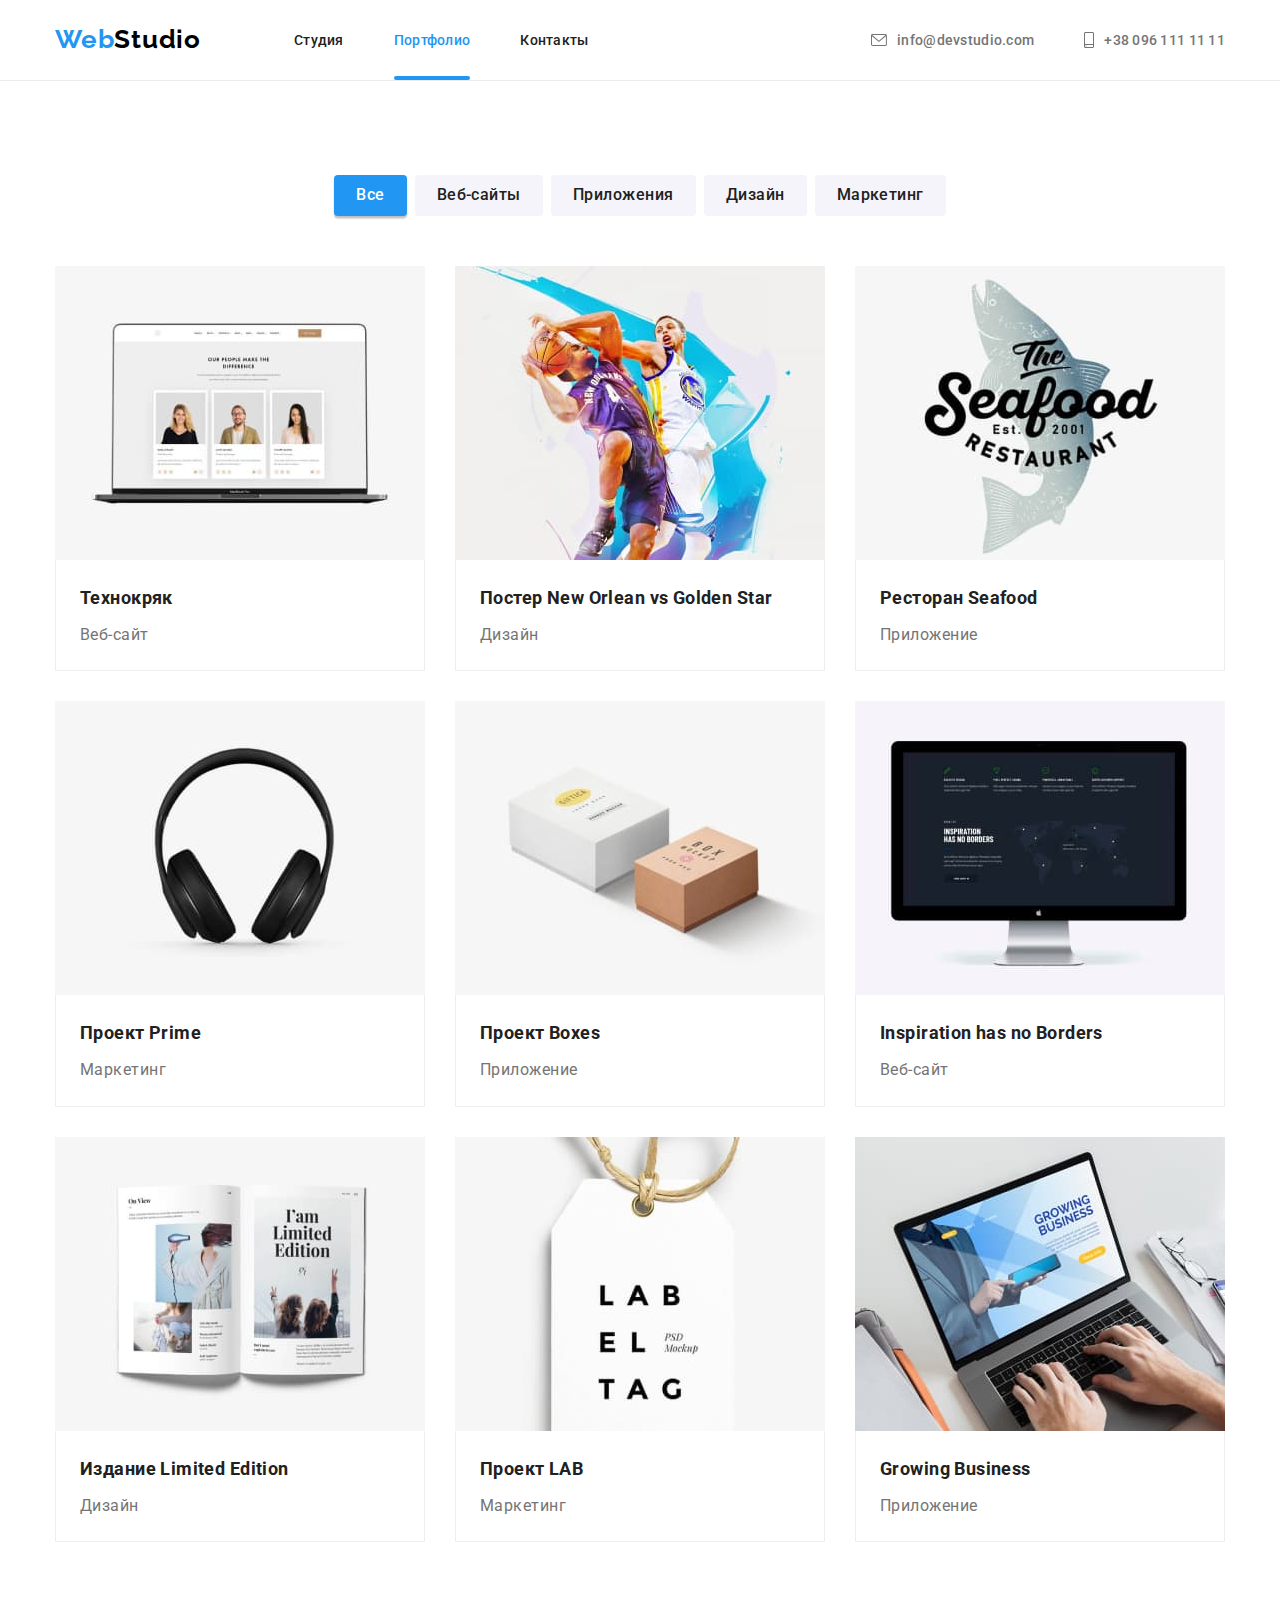
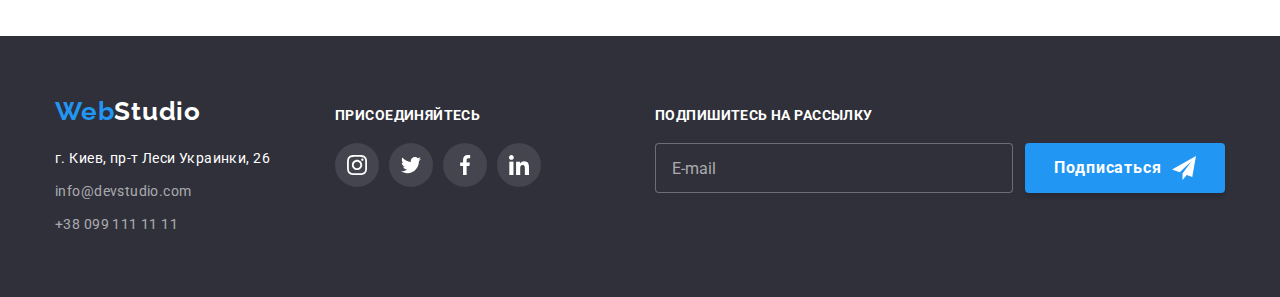
==== poftfolio.html @ 68d1105d "Initial commit" ====
<!DOCTYPE html>
<html lang="ru">
  <head>
    <meta charset="UTF-8" />
    <meta http-equiv="X-UA-Compatible" content="IE=edge" />
    <meta name="viewport" content="width=device-width, initial-scale=1.0" />
    <!-- font add-->
    <link rel="preconnect" href="https://fonts.googleapis.com" />
    <!-- оголошення майбутньго підключення-->
    <link rel="preconnect" href="https://fonts.gstatic.com" crossorigin />
    <link
      href="https://fonts.googleapis.com/css2?family=Raleway:wght@700&family=Roboto:wght@400;500;700;900&display=swap"
      rel="stylesheet"
    />
    <link rel="stylesheet" href="./css/modern-normalize.css" />
    <link rel="stylesheet" href="./css/styles.css" />

    <title>WebStudio-portfolio</title>
  </head>
  <body class="body">
    <header class="header">
      <div class="container header-flex-box">
        <nav class="header-nav-flex-box">
          <a href="./index.html" lang="en" class="logo"
            ><span class="logo-accent"> Web</span>Studio</a
          >
          <ul class="header-menu">
            <li class="item">
              <a href="./index.html" class="header-link">Студия</a>
            </li>
            <li class="item">
              <a href="./poftfolio.html" class="header-link current underline">Портфолио</a>
            </li>
            <li class="item">
              <a href="#" class="header-link">Контакты</a>
            </li>
          </ul>
        </nav>

        <div class="header-kontakt-box">
          <ul class="header-kontakt">
            <li class="item">
              <a href="mailto:info@devstudio.com" lang="en" class="header-contact-link">
                <svg class="header-contact-mail-logo">
                  <use href="./images/logo/icons.svg#icon-envelope"></use>
                </svg>
                info@devstudio.com
              </a>
            </li>
            <li class="item">
              <a href="tel:+380961111111" class="header-contact-link">
                <svg class="header-contact-smart-logo">
                  <use href="./images/logo/icons.svg#icon-smartphone"></use>
                </svg>
                +38 096 111 11 11
              </a>
            </li>
          </ul>
        </div>
      </div>
    </header>

    <main>
      <h1 class="visually-hidden">страница с портфолио</h1>
      <!--скрыть-->

      <section class="section">
        <!-- buttons-->
        <div class="container">
          <ul class="portfolio-select-box">
            <li class="flex-menu-item">
              <button type="button" class="portfolio-buttons active">Все</button>
            </li>
            <li class="flex-menu-item">
              <button type="button" class="portfolio-buttons">Веб-сайты</button>
            </li>
            <li class="flex-menu-item">
              <button type="button" class="portfolio-buttons">Приложения</button>
            </li>
            <li class="flex-menu-item">
              <button type="button" class="portfolio-buttons">Дизайн</button>
            </li>
            <li class="flex-menu-item">
              <button type="button" class="portfolio-buttons">Маркетинг</button>
            </li>
          </ul>

          <!-- project samples-->
          <div class="project-samples">
            <ul class="project-list-box">
              <li class="project-item">
                <a href="#" class="project-item-link">
                  <div class="project-over-contain">
                    <img src="./images/technokryak.jpg" alt="скрин сайта компании Технокряк" />

                    <div class="project-over-text">
                      <p>
                        Ресурс предлагает комплексные предложения с разным уровнем функционала и
                        сервисов. Все это позволит посетителю получить исчерпывающие сведения о
                        компании или частном лице.
                      </p>
                    </div>
                  </div>
                  <div class="project-list-border">
                    <h3 class="project-header">Технокряк</h3>
                    <p class="project-description">Веб-сайт</p>
                  </div>
                </a>
              </li>

              <li class="project-item">
                <a href="#" class="project-item-link">
                  <div class="project-over-contain">
                    <img
                      src="./images/imgbasketgame.jpg"
                      alt="момент противоборства игроков двух команд"
                    />
                    <div class="project-over-text">
                      <p>
                        В баскетбол играют две команды, каждая из которых состоит из пяти полевых
                        игроков (замены не ограничены). Цель каждой команды — забросить мяч в кольцо
                        с сеткой (корзину) соперника и помешать другой команде завладеть мячом и
                        забросить его в свою корзину. Корзина находится на высоте 3,05 м от паркета
                        (10 футов).
                      </p>
                    </div>
                  </div>
                  <div class="project-list-border">
                    <h3 class="project-header">Постер New Orlean vs Golden Star</h3>
                    <p class="project-description">Дизайн</p>
                  </div>
                </a>
              </li>

              <li class="project-item">
                <a href="#" class="project-item-link">
                  <div class="project-over-contain">
                    <img src="./images/imgseafood.jpg" alt="логотип ресторана морепродуктов" />
                    <div class="project-over-text">
                      <p>
                        Симптомы отравления могут начаться через 2–8 часов после употребления рыбы.
                        Спазмы в животе, тошнота и диарея продолжаются от 6 до 17 часов, после чего
                        могут развиться зуд, парестезии, головная боль, миалгия, извращение тепловой
                        и холодовой чувствительности, боль в области лица.
                      </p>
                    </div>
                  </div>
                  <div class="project-list-border">
                    <h3 class="project-header">Ресторан Seafood</h3>
                    <p class="project-description">Приложение</p>
                  </div>
                </a>
              </li>

              <li class="project-item">
                <a href="#" class="project-item-link">
                  <div class="project-over-contain">
                    <img src="./images/imgheadphones.jpg" alt="головные мониторы" />
                    <div class="project-over-text">
                      <p>
                        В наушниках часто возникает ощущение, что источник звука находится где-то
                        внутри головы.
                      </p>
                    </div>
                  </div>
                  <div class="project-list-border">
                    <h3 class="project-header">Проект Prime</h3>
                    <p class="project-description">Маркетинг</p>
                  </div>
                </a>
              </li>

              <li class="project-item">
                <a href="#" class="project-item-link">
                  <div class="project-over-contain">
                    <img src="./images/imgboxes.jpg" alt="крафтовые упаковки" />
                    <div class="project-over-text">
                      <p>только лучшие упаковки - скроют секреты и сохранят Ваши сокровища</p>
                    </div>
                  </div>
                  <div class="project-list-border">
                    <h3 class="project-header">Проект Boxes</h3>
                    <p class="project-description">Приложение</p>
                  </div>
                </a>
              </li>

              <li class="project-item">
                <a href="#" class="project-item-link">
                  <div class="project-over-contain">
                    <img
                      src="./images/imgworldwide.jpg"
                      alt="сайт компании с глобальной картой присутсвия"
                    />
                    <div class="project-over-text">
                      <p>
                        Мары́ — город на юге Туркмении, названный в честь древнего города Мерв, центр
                        Марыйского велаята. Второй по величине город современной Туркмении.
                      </p>
                    </div>
                  </div>
                  <div class="project-list-border">
                    <h3 class="project-header">Inspiration has no Borders</h3>
                    <p class="project-description">Веб-сайт</p>
                  </div>
                </a>
              </li>

              <li class="project-item">
                <a href="#" class="project-item-link">
                  <div class="project-over-contain">
                    <img src="./images/imgmagazin.jpg" alt="разворот журнала" />
                    <div class="project-over-text">
                      <p>
                        Хью Марстон Хефнер (англ. Hugh Marston Hefner; 9 апреля 1926, Чикаго — 27
                        сентября 2017, Лос-Анджелес) — американский издатель, основатель и
                        шеф-редактор журнала «Playboy», а также основатель компании «Playboy
                        Enterprises».
                      </p>
                    </div>
                  </div>
                  <div class="project-list-border">
                    <h3 class="project-header">Издание Limited Edition</h3>
                    <p class="project-description">Дизайн</p>
                  </div>
                </a>
              </li>

              <li class="project-item">
                <a href="#" class="project-item-link">
                  <div class="project-over-contain">
                    <img src="./images/imglabel.jpg" alt="стильная этикетка" />
                    <div class="project-over-text">
                      <p>
                        тикетка (от фр. etiquette; также ярлык) — графический или текстовый знак,
                        нанесённый в виде наклейки, бирки или талона на товар, экспонат
                      </p>
                    </div>
                  </div>
                  <div class="project-list-border">
                    <h3 class="project-header">Проект LAB</h3>
                    <p class="project-description">Маркетинг</p>
                  </div>
                </a>
              </li>

              <li class="project-item">
                <a href="#" class="project-item-link">
                  <div class="project-over-contain">
                    <img src="./images/imgsitescreen.jpg" alt="скрин заглавной страници сайта" />
                    <div class="project-over-text">
                      <p>
                        «Пароль „Рыба-меч“» (англ. «Swordfish») — американский триллер 2001 года.
                        Режиссёр — Доминик Сена. В главных ролях — Хью Джекман, Джон Траволта, Хэлли
                        Берри и Дон Чидл.
                      </p>
                    </div>
                  </div>
                  <div class="project-list-border">
                    <h3 class="project-header">Growing Business</h3>
                    <p class="project-description">Приложение</p>
                  </div>
                </a>
              </li>
            </ul>
          </div>
        </div>
      </section>
    </main>

    <footer class="footer">
      <div class="container">
        <div class="footer-flex">
          <div class="adress-block">
            <a href="./index.html" lang="en" class="footer-logo logo"
              ><span class="logo-accent"> Web</span>Studio</a
            >
            <address>
              <ul class="footer-list">
                <li class="item">
                  <a
                    href="https://goo.gl/maps/paLrzJ1DZaffjFaJ6"
                    target="_blank"
                    rel="noopener noreferrer"
                    class="footer-adress"
                  >
                    г. Киев, пр-т Леси Украинки, 26
                  </a>
                </li>
                <li class="item">
                  <a href="mailto:info@devstudio.com" lang="en" class="footer-contact"
                    >info@devstudio.com</a
                  >
                </li>
                <li class="item">
                  <a href="tel:+380991111111" class="footer-contact">+38 099 111 11 11</a>
                </li>
              </ul>
            </address>
          </div>
          <div class="footer-socials">
            <p>присоединяйтесь</p>
            <div>
              <ul class="footer-social-links-block">
                <li>
                  <a href="#">
                    <svg>
                      <use href="./images/logo/icons.svg#icon-soc-instagram"></use>
                    </svg>
                  </a>
                </li>
                <li>
                  <a href="#">
                    <svg>
                      <use href="./images/logo/icons.svg#icon-soc-twitter"></use>
                    </svg>
                  </a>
                </li>
                <li>
                  <a href="#">
                    <svg>
                      <use href="./images/logo/icons.svg#icon-soc-facebook"></use>
                    </svg>
                  </a>
                </li>
                <li>
                  <a href="#">
                    <svg>
                      <use href="./images/logo/icons.svg#icon-soc-linkedin"></use>
                    </svg>
                  </a>
                </li>
              </ul>
            </div>
          </div>
          <div class="footer-subscribe">
            <p>Подпишитесь на рассылку</p>

            <form class="footer-subscribe-form">
              <label for="subscibe-email"></label>
              <input
                type="email"
                name="subscibe-email"
                id="subscibe-email"
                class="subscribe-email-box"
                placeholder="E-mail"
              />
              <button type="submit" class="subs button">
                Подписаться
                <svg class="subs-button-icon">
                  <use href="./images/logo/icons.svg#icon-subscribe-icon"></use>
                </svg>
              </button>
            </form>
          </div>
        </div>
      </div>
    </footer>
  </body>
</html>
---- css/styles.css ----
:root {
  --accent-color: #2196f3;
  --hover-accent-color: #188ce8;
  --header-contact-color: #757575;
  --header-link-color: #212121;
  --plain-text: #757575;
  --header-color: #212121;
  --background-white: #ffffff;
  --contrast-background: #2f303a;
  --body-accent-background: #f5f4fa;
  --footer-contact-color: rgba(255, 255, 255, 0.6);
  --dark-color-for-light-theme-logo: #000000;
  --light-color-for-dark-theme-logo: #ffffff;
  --project-list-border: #eeeeee;
  --header-border: #ececec;
  --social-madia-logo-color: #afb1b8;
  --heroe-background: #c4c4c4;
  --heroe-overlay: rgba(47, 48, 58, 0.4);
  --project-overlay: rgba(33, 150, 243, 0.9);
  --modal-over-color: rgba(0, 0, 0, 0.2);
  --footer-social-background: rgba(255, 255, 255, 0.1);
  --footer-modal-border-color: rgba(255, 255, 255, 0.3);
  --about-gradient-color: rgba(47, 48, 58, 0.8);
  --time-func: cubic-bezier(0.4, 0, 0.2, 1);
  --form-input-border: rgba(33, 33, 33, 0.2);
  --placeholder-text-color: rgba(117, 117, 117, 0.5);
  --button-shadow-color: rgba(0, 0, 0, 0.15);
}

/* Стили для обнуления верхних отступов у элементов */
h1,
h2,
h3,
p,
ul,
li {
  list-style: none;
  padding: 0px;
  margin: 0px;
}

/* Класс для обнуления базовых свойств у списков (ul) */
/* .list { */
/* list-style: none; */
/* padding-left: 0; */
/* margin: 0; */
/* } */

/* Класс для обнуления базовых свойств у ссылок */
a {
  text-decoration: none;
  color: inherit;
}

/* Свойства для корректного отображения картинок */
img,
svg {
  display: block;
  max-width: 100%;
  height: auto;
}

/* input, */
/* textarea { */
/* outline: none; */
/* } */

/* Свойства для обнуления курсива у address */

/* address { */
/* font-style: normal; */
/* }  */

*:focus-visible {
  outline: 1px solid var(--hover-accent-color);
}

.visually-hidden {
  position: absolute;
  width: 1px;
  height: 1px;
  margin: -1px;
  border: 0;
  padding: 0;
  white-space: nowrap;
  clip-path: inset(100%);
  clip: rect(0 0 0 0);
  overflow: hidden;
}

.body {
  font-family: 'Roboto', 'Arial', sans-serif;
  background-color: var(--background-white);
  color: var(--plain-text);
  font-size: 14px;
  letter-spacing: 0.03em;
}

.container {
  width: 1200px;
  padding-left: 15px;
  padding-right: 15px;
  margin-left: auto;
  margin-right: auto;
}

.section {
  padding-top: 94px;
  padding-bottom: 94px;
  text-align: center;
}

.header-flex-box {
  display: flex;
  align-items: center;
}

.header-nav-flex-box {
  display: flex;
  align-items: center;
}

.header-menu {
  display: flex;
  margin-left: 93px;
}

.header-menu .item + .item {
  margin-left: 50px;
}

.header-kontakt-box {
  margin-left: auto;
}

.header-kontakt {
  display: flex;
  color: var(--header-contact-color);
  align-items: center;
}

.header-kontakt > .item:nth-child(2) {
  margin-left: 50px;
}

.header-contact-smart-logo {
  width: 10px;
  height: 16px;
  margin-right: 10px;
  fill: currentColor;
}
.header-contact-mail-logo {
  width: 16px;
  height: 12px;
  margin-right: 10px;
  fill: currentColor;
}

.logo-accent {
  color: var(--accent-color);
}

.header {
  background-color: var(--background-white);
  text-decoration: none;
  font-weight: 500;
  line-height: 1.15;
  letter-spacing: 0.02em;
  border-bottom: 1px solid var(--header-border);
}

.header-link {
  display: block; /* превращает в блочный элемент*/
  color: var(--header-link-color);
  text-decoration: none;
  padding-top: 32px; /* применение именно для линка увеличивает рабочую зону ссілки*/
  padding-bottom: 32px;
  transition: color 250ms var(--time-func);
}

.logo {
  text-decoration: none;
  font-family: 'Raleway', 'Arial', sans-serif;
  font-weight: 700;
  font-size: 26px;
  line-height: 1.2;
  letter-spacing: 0.03em;
  color: var(--dark-color-for-light-theme-logo);
}

.header-contact-link {
  display: flex;
  align-items: center;
  color: var(--header-contact-color);
  text-decoration: none;
  padding-top: 32px;
  /* применение именно для линка увеличивает рабочую зону ссілки*/
  padding-bottom: 32px;
  transition: color 250ms var(--time-func);
}

.header-contact-link:hover,
.header-contact-link:focus,
.header-contact-link:active {
  color: var(--accent-color);
}

.header-link:hover,
.header-link:focus,
.header-link:active,
.current {
  color: var(--accent-color);
}

.current.underline {
  position: relative;
}

.underline::after {
  content: '';
  position: absolute;
  display: block;
  width: 100%;
  height: 4px;
  border-radius: 2px;
  background-color: var(--accent-color);
  bottom: 0px;
}

.heroe {
  position: relative;
  padding-top: 200px;
  padding-bottom: 200px;
  background-color: var(--heroe-background);
  box-shadow: 0px 4px 4px rgba(0, 0, 0, 0.25);
}

.heroe-background {
  max-width: 1600px;
  height: 600px;
  margin-left: auto;
  margin-right: auto;
  background-image: linear-gradient(to right, var(--heroe-overlay), var(--heroe-overlay)),
    url(../images/main-page/hero-background.jpg);
  background-repeat: no-repeat;
  background-position: center;
  background-size: cover;
}

.heroe-header {
  width: 700px;
  margin-left: auto;
  margin-right: auto;
  color: var(--light-color-for-dark-theme-logo);
  font-weight: 900;
  font-size: 44px;
  line-height: 1.3;
  text-transform: uppercase;
  letter-spacing: 0.06em;
}

.button {
  min-width: 200px;
  min-height: 50px;
  text-align: center;
  color: var(--light-color-for-dark-theme-logo);
  background-color: var(--accent-color);
  border: 1px solid transparent;
  cursor: pointer;
  /* padding-top: 10px;
  padding-bottom: 10px; */
  border-radius: 4px;
  font-weight: 700;
  font-size: 16px;
  line-height: 1.88;
  letter-spacing: 0.06em;
  box-shadow: 0px 4px 4px var(--button-shadow-color);
  transition: box-shadow 250ms var(--time-func), background-color 250ms var(--time-func);
}

.order.button {
  margin-top: 30px;
}
/* .oredr */
.button:hover,
.button:focus {
  background-color: var(--hover-accent-color);
  box-shadow: 0px 4px 4px var(--button-shadow-color);
}

.modal-close-button {
  position: absolute;
  top: 8px;
  right: 8px;

  padding: 0;
  display: flex;
  /* margin: 8px; */
  width: 30px;
  height: 30px;
  border: 1px solid rgba(0, 0, 0, 0.1);
  border-radius: 50%;
  background-color: var(--background-white);
  color: var(--dark-color-for-light-theme-logo);
  align-items: center;
  justify-content: center;
  transition: color 250ms var(--time-func);
}

.modal-close-button-icon {
  display: block;
  width: 11px;
  height: 11px;
  fill: currentColor;
}

.modal-close-button:hover,
.modal-close-button:focus {
  color: var(--hover-accent-color);
}

.modal-overlay.is-hidden {
  opacity: 0;
  pointer-events: none;
  visibility: hidden;
}

.advantages-flex {
  display: flex;
  text-align: left;
}

.advantages-flex > .item {
  width: 270px;
}

.advantages-flex .adv-item + .adv-item {
  margin-left: 30px;
}

.adv-item svg {
  width: 70px;
  height: 70px;
}

.adv-icon-block {
  display: flex;
  align-items: center;
  justify-content: center;
  height: 120px;
  border-radius: 4px;
  background-color: var(--body-accent-background);
}

.advantages-list-header {
  margin-top: 30px;
  font-size: 14px;
  line-height: 1.15;
  margin-bottom: 10px;
  text-transform: uppercase;
  color: var(--header-color);
}
.advantages-text {
  line-height: 1.7;
}

.about {
  padding-top: 0px;
}

.about-box {
  display: flex;
  justify-content: space-between;
}

.about-pic {
  position: relative;
}

.about-pic-discript {
  display: flex;
  align-items: center;
  justify-content: center;
  position: absolute;
  bottom: 0;
  width: 100%;
  height: 70px;
  background-image: linear-gradient(
    to right,
    var(--about-gradient-color),
    var(--about-gradient-color)
  );
}

.about-pic-discript p {
  text-align: center;
  text-transform: uppercase;
  font-weight: 700;
  color: var(--light-color-for-dark-theme-logo);
}

.section-title {
  font-size: 36px;
  line-height: 1.2;

  color: var(--header-color);
  margin-bottom: 50px;
}

.team {
  background-color: var(--body-accent-background);
}

.team-member-header {
  font-weight: 500;
  font-size: 16px;
  line-height: 1.2;
  padding-top: 30px;
  color: var(--header-color);
}

.team-member-text {
  font-weight: 400;
  font-size: 16px;
  line-height: 1.2;
  margin-top: 10px;
}

.team-member {
  background-color: var(--background-white);
  box-shadow: 0px 1px 3px rgba(0, 0, 0, 0.12), 0px 1px 1px rgba(0, 0, 0, 0.14),
    0px 2px 1px rgba(0, 0, 0, 0.2);
  padding-bottom: 30px;
}

.team-box {
  display: flex;
  justify-content: space-between;
}

.social-box {
  display: inline-flex;
  color: var(--social-madia-logo-color);
  margin-left: auto;
  margin-right: auto;
}

.social-box a {
  display: flex;
  justify-content: center;
  align-items: center;
  fill: currentColor;
  border-radius: 50px;
  height: 44px;
  width: 44px;
  transition: color 250ms var(--time-func), background-color 250ms var(--time-func);
}

.social-box svg {
  width: 20px;
  height: 20px;
}

.social-box a:hover,
.social-box a:focus {
  background-color: var(--accent-color);
  color: var(--background-white);
  outline: none;
}

.team-member-socials {
  margin-top: 16px;
}

.team-member-socials li + li {
  margin-left: 10px;
}

.clients {
  background-color: var(--background-white);
}

.clients-flex {
  display: flex;
  justify-content: center;
  color: var(--social-madia-logo-color);
}

.client-list-item {
  display: flex;
  width: 170px;
  height: 92px;
  padding: 16px 32px;
  border: 1px solid var(--social-madia-logo-color);
  border-radius: 4px;
  transition: color 250ms var(--time-func), border-color 250ms var(--time-func);
}

.client-list-item svg {
  max-width: 100%;
  max-height: 100%;
  fill: currentColor;
}

.clients-flex li + li {
  margin-left: 30px;
}

.client-list-item:hover,
.client-list-item:focus {
  color: var(--accent-color);
  border-color: var(--accent-color);
  outline: none;
}

/* footer */

.footer {
  background-color: var(--contrast-background);
  padding-top: 60px;
  padding-bottom: 60px;
}

.footer-logo {
  color: var(--light-color-for-dark-theme-logo);
  text-decoration: none;
}

.footer-flex {
  display: flex;
  align-items: baseline;
}

.adress-block {
  width: 230px;
}

.footer-socials {
  margin-left: 50px;
}

.footer-socials > p {
  font-weight: 700;
  text-transform: uppercase;
  color: var(--light-color-for-dark-theme-logo);
}

.footer-social-links-block {
  display: flex;
  margin-top: 20px;
}

.footer-social-links-block a {
  display: flex;
  align-items: center;
  justify-content: center;
  width: 44px;
  height: 44px;
  border-radius: 50%;
  background-color: var(--footer-social-background);
  color: var(--light-color-for-dark-theme-logo);
  transition: background-color 250ms var(--time-func);
}

.footer-social-links-block li + li {
  margin-left: 10px;
}

.footer-social-links-block svg {
  width: 20px;
  height: 20px;
  fill: currentcolor;
}

.footer-social-links-block a:hover,
.footer-social-links-block a:focus {
  background-color: var(--accent-color);
  outline: none;
}

.footer-contact {
  font-style: normal;
  text-decoration: none;
  line-height: 1.7;
  color: var(--footer-contact-color);
  transition: color 250ms var(--time-func);
}

.footer-contact:hover,
.footer-contact:focus,
.footer-contact:active {
  color: var(--accent-color);
}

.footer-adress {
  font-style: normal;
  text-decoration: none;
  line-height: 1.7;
  color: var(--light-color-for-dark-theme-logo);
}

.footer-list .item + .item {
  margin-top: 9px;
}

.footer address {
  margin-top: 20px;
}

.footer-subscribe-form {
  margin-top: 20px;
  display: inline-flex;
}

.subscribe-email-box {
  height: 50px;
  width: 358px;
  padding: 15px 16px;
  border: 1px solid var(--footer-modal-border-color);
  border-radius: 4px;
  background-color: var(--contrast-background);
  color: var(--light-color-for-dark-theme-logo);
  font-size: 16px;
  line-height: 1.25;
  transition: border 250ms var(--time-func);
}

.subscribe-email-box::placeholder {
  color: var(--footer-contact-color);
}

.subscribe-email-box:hover,
.subscribe-email-box:focus {
  border: 1px solid var(--light-color-for-dark-theme-logo);
}

.footer-subscribe {
  margin-left: auto;
}

.footer-subscribe > p {
  font-weight: 700;
  text-transform: uppercase;
  color: var(--light-color-for-dark-theme-logo);
}

.subs.button {
  margin-left: 12px;
  display: flex;
  align-items: center;
  justify-content: center;
}

.subs-button-icon {
  height: 24px;
  width: 24px;
  fill: currentColor;
  margin-left: 10px;
}

/* protfolio page */

.portfolio-select-box {
  display: flex;
  justify-content: center;
}

.footer-social-links-block {
  display: flex;
}

.portfolio {
  padding-top: 94px;
  padding-bottom: 6px;
}

.portfolio-buttons {
  font-family: 'Roboto', 'Arial', sans-serif;
  background-color: var(--body-accent-background);
  cursor: pointer;
  border: none;
  padding: 6px 22px 6px 22px;
  border-width: 2px;
  border-radius: 4px;
  font-weight: 500;
  font-size: 16px;
  line-height: 1.8;
  letter-spacing: 0.03em;
  color: var(--header-color);

  transition: color 250ms var(--time-func), background-color 250ms var(--time-func),
    box-shadow 250ms var(--time-func);
}

.portfolio-buttons.active {
  background-color: var(--accent-color);
  color: var(--light-color-for-dark-theme-logo);
  box-shadow: 0px 3px 1px rgba(0, 0, 0, 0.1), 0px 1px 2px rgba(0, 0, 0, 0.08),
    0px 2px 2px rgba(0, 0, 0, 0.12);
  border-radius: 4px;
}

.portfolio-buttons:hover,
.portfolio-buttons:focus {
  background-color: var(--accent-color);
  color: var(--light-color-for-dark-theme-logo);
  box-shadow: 0px 3px 1px rgba(0, 0, 0, 0.1), 0px 1px 2px rgba(0, 0, 0, 0.08),
    0px 2px 2px rgba(0, 0, 0, 0.12);
}

.flex-menu-item:not(:last-child) {
  margin-right: 8px;
}

.project-samples {
  margin-top: 50px;
}

.project-list-box {
  display: flex;
  flex-wrap: wrap;
}

.project-item {
  /* display: block; */
  margin-right: 30px;
  margin-bottom: 30px;
  text-align: left;
}

.project-item-link {
  display: block;
  transition: box-shadow 250ms var(--time-func);
}

.project-item-link:hover,
.project-item-link:focus {
  box-shadow: 0px 1px 1px rgba(0, 0, 0, 0.12), 0px 4px 4px rgba(0, 0, 0, 0.06),
    1px 4px 6px rgba(0, 0, 0, 0.16);
  cursor: pointer;
}

.project-item-link:hover .project-over-text {
  transform: translatey(0);
}

.project-item:nth-child(3n) {
  margin-right: 0px;
}

.project-item:nth-last-child(-n + 3) {
  margin-bottom: 0px;
}

.project-description {
  margin-top: 4px;
  font-size: 16px;
  line-height: 1.9;
  letter-spacing: 0.03em;
}

.project-over-contain {
  position: relative;
  overflow: hidden;
  display: block;
}

.project-over-text {
  position: absolute;
  top: 0;
  width: 100%;
  height: 100%;
  transform: translatey(101%);
  padding: 63px 24px;
  font-size: 18px;
  line-height: 1.56;
  color: var(--light-color-for-dark-theme-logo);
  background-color: var(--project-overlay);
  overflow: hidden;
  transition: transform 250ms var(--time-func), opacity 250ms var(--time-func);
}

.project-header {
  font-size: 18px;
  line-height: 2;
  color: var(--header-color);
}

.project-list-border {
  padding: 20px 24px 20px 24px;
  border-left: 1px solid var(--project-list-border);
  border-right: 1px solid var(--project-list-border);
  border-bottom: 1px solid var(--project-list-border);
}

/* Modal FORM */

.modal-overlay {
  position: fixed;
  top: 0;
  left: 0;
  width: 100%;
  height: 100%;
  opacity: 1;
  background-color: var(--modal-over-color);
  transition: opacity 250ms var(--time-func), visibility 250ms var(--time-func);
}

.modal-box {
  position: fixed;
  /* display: flex; */
  left: 50%;
  top: 50%;
  opacity: 1;
  transform: translate(-50%, -50%);
  width: 528px;
  max-height: 581px;
  height: 100%;
  padding: 40px;
  background-color: var(--background-white);
  transition: opacity 250ms var(--time-func), visibility 250ms var(--time-func);

  box-shadow: 0px 1px 3px rgba(0, 0, 0, 0.12), 0px 1px 1px rgba(0, 0, 0, 0.14),
    0px 2px 1px rgba(0, 0, 0, 0.2);
  border-radius: 4px;
}

.contact-request-form {
  text-align: center;
}

.contact-request-form > div:nth-last-child(3) {
  margin-bottom: 20px;
}

.modal-box h3 {
  font-weight: 700;
  font-size: 20px;
  line-height: 1.15;

  letter-spacing: 0.03em;
  color: var(--header-link-color);
  margin-bottom: 12px;
}

.form-input-title {
  display: block;
  font-size: 12px;
  line-height: 1.12;
  letter-spacing: 0.01em;
  color: var(--header-contact-color);
  margin-bottom: 4px;
}

.form-input-cell {
  display: block;
  width: 100%;
  height: 40px;
  border: 1px solid var(--form-input-border);
  border-radius: 4px;
  padding: 12px 16px 12px 42px;
  color: var(--header-color);
  transition: border 250ms var(--time-func);
}

.form-input-cell:focus {
  border: 1px solid var(--hover-accent-color);
  outline: none;
}

.form-input-cell:focus + .form-input-icon {
  fill: var(--hover-accent-color);
}
/* outline при фокус для форм ввода */
/* .form-input-cell:focus-visible { */
/* outline: 1px solid var(--hover-accent-color); */
/* } */

textarea.form-input-cell {
  padding-left: 16px;
}

.form-field {
  margin-bottom: 10px;
  text-align: start;
}

.form-input-cell::placeholder {
  font-size: 14px;
  line-height: 1.12;
  letter-spacing: 0.01em;
  color: var(--placeholder-text-color);
}

.licence-agree-check {
  text-align: center;
}
.licence-link > a {
  color: var(--accent-color);
  text-decoration: underline;
}
.licence-link > a:hover {
  color: var(--hover-accent-color);
}

.licence-link {
  line-height: 1.71;
  display: flex;
  align-items: center;
  justify-content: center;
}

textarea {
  resize: none;
}

textarea.form-input-cell {
  height: 120px;
}

.form.button {
  margin-top: 30px;
  align-items: center;
}

.form-input-inner {
  position: relative;
  color: var(--header-link-color);
}

.form-input-icon {
  position: absolute;
  width: 18px;
  height: 18px;
  left: 12px;
  top: 50%;
  transform: translateY(-50%);
  fill: currentColor;
  transition: fill 250ms var(--time-func);
}

.licence-checkbox {
  position: absolute;
  width: 1px;
  height: 1px;
  margin: -1px;
  border: 0;
  padding: 0;
  white-space: nowrap;
  clip-path: inset(100%);
  clip: rect(0 0 0 0);
  overflow: hidden;
}

.icon-input {
  margin-right: 8px;
  border: 2px solid var(--header-link-color);
  border-radius: 3px;
  width: 15px;
  height: 15px;
}

.licence-checkbox:checked + .licence-link .icon-input {
  background-origin: border-box;
  background-image: url(../images/logo/icon-check.svg);
  background-position: center;
  background-size: cover;
  border: none;
}
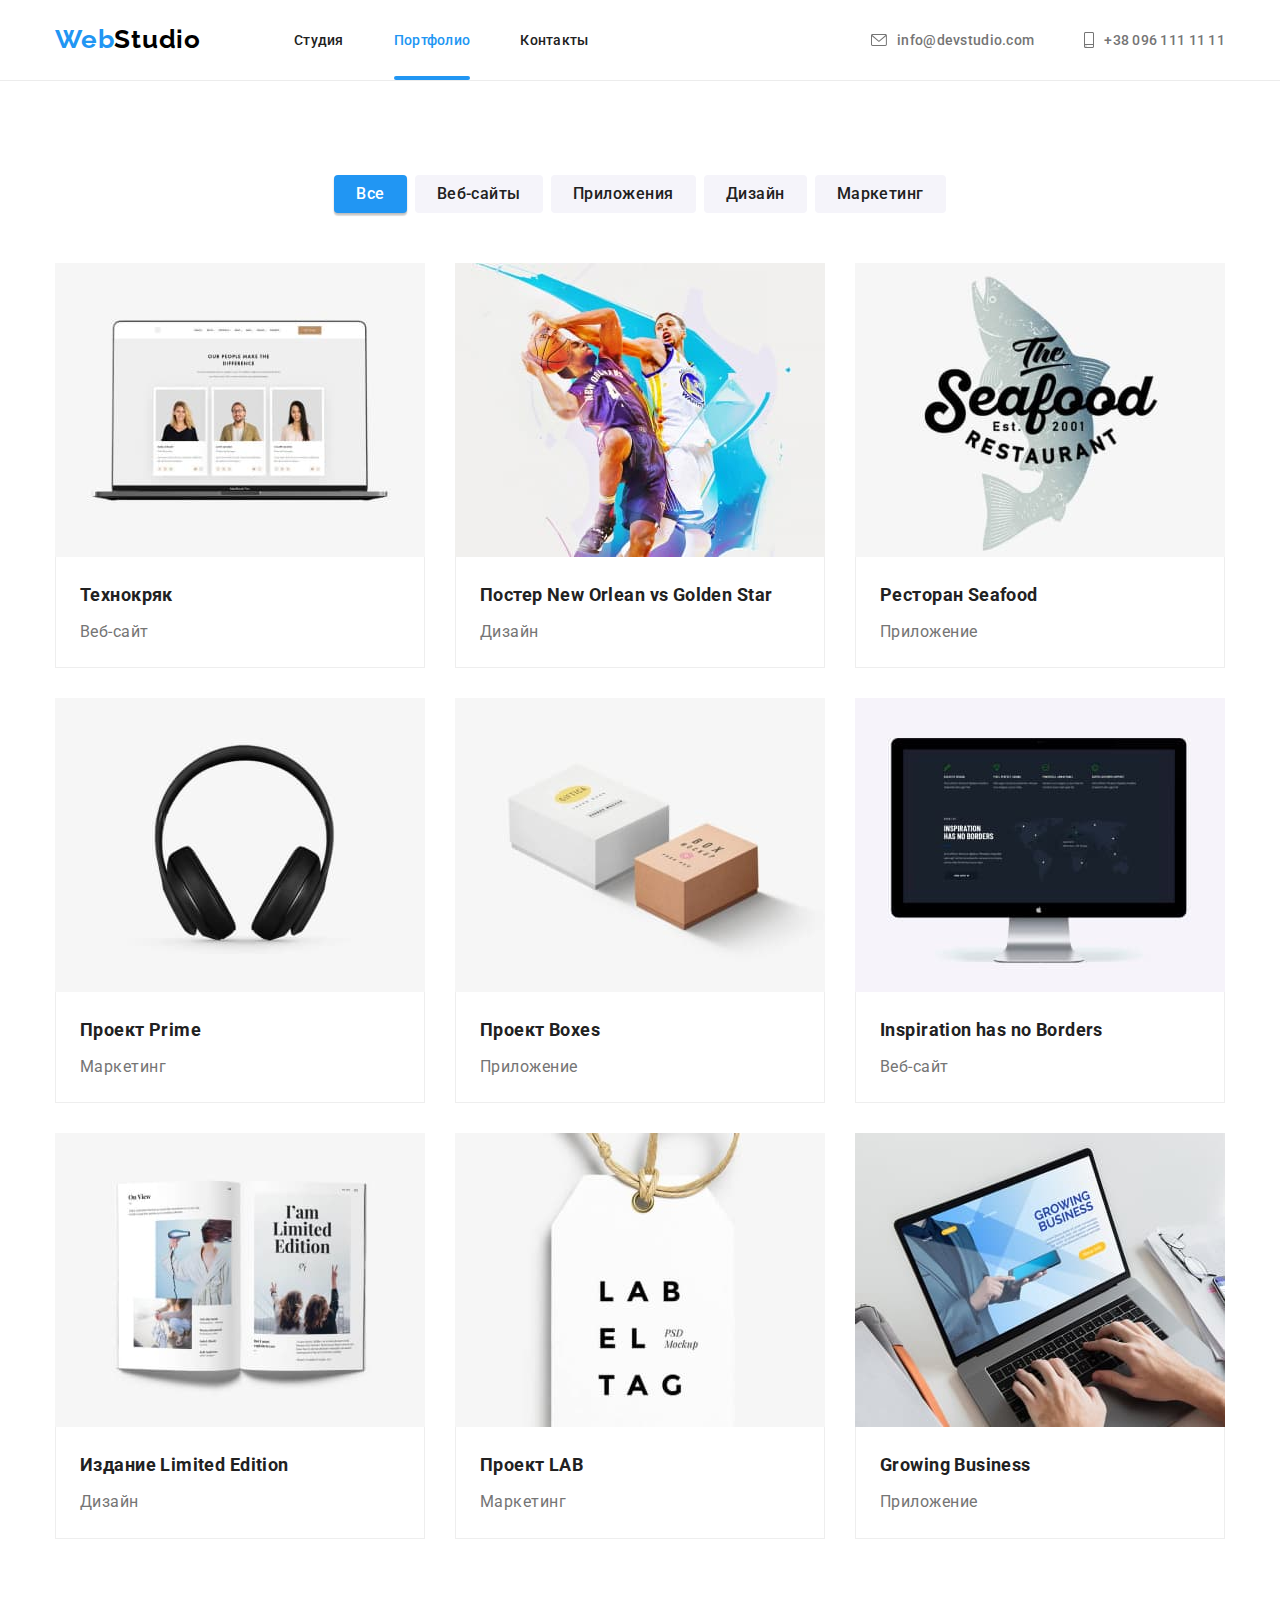
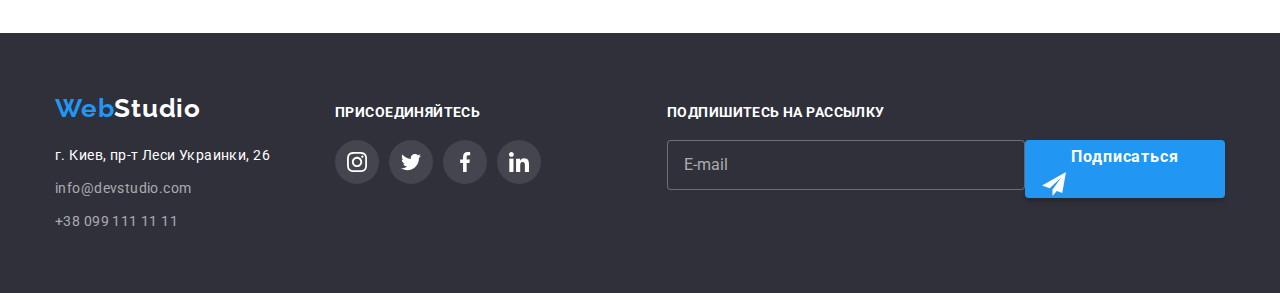
==== commit 1a98861a: "SASS&BEM" ====
--- a/poftfolio.html
+++ b/poftfolio.html
@@ -4,6 +4,9 @@
     <meta charset="UTF-8" />
     <meta http-equiv="X-UA-Compatible" content="IE=edge" />
     <meta name="viewport" content="width=device-width, initial-scale=1.0" />
+
+    <title>WebStudio</title>
+    <link rel="icon" href="./images/fav-icon/favicon.ico" />
     <!-- font add-->
     <link rel="preconnect" href="https://fonts.googleapis.com" />
     <!-- оголошення майбутньго підключення-->
@@ -12,44 +15,48 @@
       href="https://fonts.googleapis.com/css2?family=Raleway:wght@700&family=Roboto:wght@400;500;700;900&display=swap"
       rel="stylesheet"
     />
-    <link rel="stylesheet" href="./css/modern-normalize.css" />
-    <link rel="stylesheet" href="./css/styles.css" />
-
-    <title>WebStudio-portfolio</title>
+   <!-- <link rel="stylesheet" href="./css/modern-normalize.css" /> -->
+   <link rel="stylesheet" href="./css/main.min.css" />
+
+    
   </head>
   <body class="body">
-    <header class="header">
-      <div class="container header-flex-box">
-        <nav class="header-nav-flex-box">
+
+
+     <header class="header">
+      <div class="container container__header">
+        <nav class="nav">
           <a href="./index.html" lang="en" class="logo"
-            ><span class="logo-accent"> Web</span>Studio</a
+            ><span class="logo__highlight"> Web</span>Studio</a
           >
-          <ul class="header-menu">
-            <li class="item">
-              <a href="./index.html" class="header-link">Студия</a>
-            </li>
-            <li class="item">
-              <a href="./poftfolio.html" class="header-link current underline">Портфолио</a>
-            </li>
-            <li class="item">
-              <a href="#" class="header-link">Контакты</a>
+          <ul class="header-menu header-menu__position">
+            <li class="header-menu__item">
+              <a href="./index.html" class="header-menu__link">Студия</a>
+            </li>
+            <li class="header-menu__item">
+              <a href="./poftfolio.html" class="header-menu__link header-menu__link--current"
+                >Портфолио</a
+              >
+            </li>
+            <li class="header-menu__item">
+              <a href="#" class="header-menu__link">Контакты</a>
             </li>
           </ul>
         </nav>
 
-        <div class="header-kontakt-box">
+        <div class="header-kontakt__position">
           <ul class="header-kontakt">
-            <li class="item">
-              <a href="mailto:info@devstudio.com" lang="en" class="header-contact-link">
-                <svg class="header-contact-mail-logo">
+            <li class="header-kontakt__item">
+              <a href="mailto:info@devstudio.com" lang="en" class="header-kontakt__link">
+                <svg class="header-kontakt__logo header-kontakt__logo--mail">
                   <use href="./images/logo/icons.svg#icon-envelope"></use>
                 </svg>
                 info@devstudio.com
               </a>
             </li>
-            <li class="item">
-              <a href="tel:+380961111111" class="header-contact-link">
-                <svg class="header-contact-smart-logo">
+            <li class="header-kontakt__item">
+              <a href="tel:+380961111111" class="header-kontakt__link">
+                <svg class="header-kontakt__logo header-kontakt__logo--phone">
                   <use href="./images/logo/icons.svg#icon-smartphone"></use>
                 </svg>
                 +38 096 111 11 11
@@ -67,33 +74,33 @@
       <section class="section">
         <!-- buttons-->
         <div class="container">
-          <ul class="portfolio-select-box">
-            <li class="flex-menu-item">
-              <button type="button" class="portfolio-buttons active">Все</button>
-            </li>
-            <li class="flex-menu-item">
-              <button type="button" class="portfolio-buttons">Веб-сайты</button>
-            </li>
-            <li class="flex-menu-item">
-              <button type="button" class="portfolio-buttons">Приложения</button>
-            </li>
-            <li class="flex-menu-item">
-              <button type="button" class="portfolio-buttons">Дизайн</button>
-            </li>
-            <li class="flex-menu-item">
-              <button type="button" class="portfolio-buttons">Маркетинг</button>
+          <ul class="filter">
+            <li class="filter__item">
+              <button type="button" class="filter__button filter__button--active">Все</button>
+            </li>
+            <li class="filter__item">
+              <button type="button" class="filter__button">Веб-сайты</button>
+            </li>
+            <li class="filter__item">
+              <button type="button" class="filter__button">Приложения</button>
+            </li>
+            <li class="filter__item">
+              <button type="button" class="filter__button">Дизайн</button>
+            </li>
+            <li class="filter__item">
+              <button type="button" class="filter__button">Маркетинг</button>
             </li>
           </ul>
 
           <!-- project samples-->
-          <div class="project-samples">
-            <ul class="project-list-box">
-              <li class="project-item">
-                <a href="#" class="project-item-link">
-                  <div class="project-over-contain">
-                    <img src="./images/technokryak.jpg" alt="скрин сайта компании Технокряк" />
-
-                    <div class="project-over-text">
+          <div class="projects projects__margin">
+            <ul class="projects__list">
+              <li class="card card__margin ">
+                <a href="#" class="card__link">
+                  <div class="card__over-container">
+                    <img class="card__image" src="./images/technokryak.jpg" alt="скрин сайта компании Технокряк" />
+
+                    <div class="card__overlay">
                       <p>
                         Ресурс предлагает комплексные предложения с разным уровнем функционала и
                         сервисов. Все это позволит посетителю получить исчерпывающие сведения о
@@ -101,21 +108,21 @@
                       </p>
                     </div>
                   </div>
-                  <div class="project-list-border">
-                    <h3 class="project-header">Технокряк</h3>
-                    <p class="project-description">Веб-сайт</p>
-                  </div>
-                </a>
-              </li>
-
-              <li class="project-item">
-                <a href="#" class="project-item-link">
-                  <div class="project-over-contain">
-                    <img
+                  <div class="card__borders">
+                    <h3 class="card__title">Технокряк</h3>
+                    <p class="card__type">Веб-сайт</p>
+                  </div>
+                </a>
+              </li>
+
+              <li class="card card__margin">
+                <a href="#" class="card__link">
+                  <div class="card__over-container">
+                    <img class="card__image"
                       src="./images/imgbasketgame.jpg"
                       alt="момент противоборства игроков двух команд"
                     />
-                    <div class="project-over-text">
+                    <div class="card__overlay">
                       <p>
                         В баскетбол играют две команды, каждая из которых состоит из пяти полевых
                         игроков (замены не ограничены). Цель каждой команды — забросить мяч в кольцо
@@ -125,18 +132,18 @@
                       </p>
                     </div>
                   </div>
-                  <div class="project-list-border">
-                    <h3 class="project-header">Постер New Orlean vs Golden Star</h3>
-                    <p class="project-description">Дизайн</p>
-                  </div>
-                </a>
-              </li>
-
-              <li class="project-item">
-                <a href="#" class="project-item-link">
-                  <div class="project-over-contain">
-                    <img src="./images/imgseafood.jpg" alt="логотип ресторана морепродуктов" />
-                    <div class="project-over-text">
+                  <div class="card__borders">
+                    <h3 class="card__title">Постер New Orlean vs Golden Star</h3>
+                    <p class="card__type">Дизайн</p>
+                  </div>
+                </a>
+              </li>
+
+              <li class="card card__margin">
+                <a href="#" class="card__link">
+                  <div class="card__over-container">
+                    <img class="card__image" src="./images/imgseafood.jpg" alt="логотип ресторана морепродуктов" />
+                    <div class="card__overlay">
                       <p>
                         Симптомы отравления могут начаться через 2–8 часов после употребления рыбы.
                         Спазмы в животе, тошнота и диарея продолжаются от 6 до 17 часов, после чего
@@ -145,72 +152,72 @@
                       </p>
                     </div>
                   </div>
-                  <div class="project-list-border">
-                    <h3 class="project-header">Ресторан Seafood</h3>
-                    <p class="project-description">Приложение</p>
-                  </div>
-                </a>
-              </li>
-
-              <li class="project-item">
-                <a href="#" class="project-item-link">
-                  <div class="project-over-contain">
-                    <img src="./images/imgheadphones.jpg" alt="головные мониторы" />
-                    <div class="project-over-text">
+                  <div class="card__borders">
+                    <h3 class="card__title">Ресторан Seafood</h3>
+                    <p class="card__type">Приложение</p>
+                  </div>
+                </a>
+              </li>
+
+              <li class="card card__margin">
+                <a href="#" class="card__link">
+                  <div class="card__over-container">
+                    <img class="card__image" src="./images/imgheadphones.jpg" alt="головные мониторы" />
+                    <div class="card__overlay">
                       <p>
                         В наушниках часто возникает ощущение, что источник звука находится где-то
                         внутри головы.
                       </p>
                     </div>
                   </div>
-                  <div class="project-list-border">
-                    <h3 class="project-header">Проект Prime</h3>
-                    <p class="project-description">Маркетинг</p>
-                  </div>
-                </a>
-              </li>
-
-              <li class="project-item">
-                <a href="#" class="project-item-link">
-                  <div class="project-over-contain">
-                    <img src="./images/imgboxes.jpg" alt="крафтовые упаковки" />
-                    <div class="project-over-text">
+                  <div class="card__borders">
+                    <h3 class="card__title">Проект Prime</h3>
+                    <p class="card__type">Маркетинг</p>
+                  </div>
+                </a>
+              </li>
+
+              <li class="card card__margin">
+                <a href="#" class="card__link">
+                  <div class="card__over-container">
+                    <img class="card__image" src="./images/imgboxes.jpg" alt="крафтовые упаковки" />
+                    <div class="card__overlay">
                       <p>только лучшие упаковки - скроют секреты и сохранят Ваши сокровища</p>
                     </div>
                   </div>
-                  <div class="project-list-border">
-                    <h3 class="project-header">Проект Boxes</h3>
-                    <p class="project-description">Приложение</p>
-                  </div>
-                </a>
-              </li>
-
-              <li class="project-item">
-                <a href="#" class="project-item-link">
-                  <div class="project-over-contain">
-                    <img
+                  <div class="card__borders">
+                    <h3 class="card__title">Проект Boxes</h3>
+                    <p class="card__type">Приложение</p>
+                  </div>
+                </a>
+              </li>
+
+              <li class="card card__margin">
+                <a href="#" class="card__link">
+                  <div class="card__over-container">
+                    <img class="card__image"
                       src="./images/imgworldwide.jpg"
                       alt="сайт компании с глобальной картой присутсвия"
                     />
-                    <div class="project-over-text">
+                    <div class="card__overlay">
                       <p>
                         Мары́ — город на юге Туркмении, названный в честь древнего города Мерв, центр
                         Марыйского велаята. Второй по величине город современной Туркмении.
                       </p>
                     </div>
                   </div>
-                  <div class="project-list-border">
-                    <h3 class="project-header">Inspiration has no Borders</h3>
-                    <p class="project-description">Веб-сайт</p>
-                  </div>
-                </a>
-              </li>
-
-              <li class="project-item">
-                <a href="#" class="project-item-link">
-                  <div class="project-over-contain">
-                    <img src="./images/imgmagazin.jpg" alt="разворот журнала" />
-                    <div class="project-over-text">
+                  <div class="card__borders">
+                    <h3 class="card__title">Inspiration has no Borders</h3>
+                    <p class="card__type">Веб-сайт</p>
+                  </div>
+                </a>
+              </li>
+
+              <li class="card card__margin">
+                <a href="#" class="card__link">
+                  <div class="card__over-container">
+                    <img class="card__image" src="./images/imgmagazin.jpg" alt="разворот журнала" />
+                    <div class="card__overlay">
                       <p>
                         Хью Марстон Хефнер (англ. Hugh Marston Hefner; 9 апреля 1926, Чикаго — 27
                         сентября 2017, Лос-Анджелес) — американский издатель, основатель и
@@ -219,36 +226,36 @@
                       </p>
                     </div>
                   </div>
-                  <div class="project-list-border">
-                    <h3 class="project-header">Издание Limited Edition</h3>
-                    <p class="project-description">Дизайн</p>
-                  </div>
-                </a>
-              </li>
-
-              <li class="project-item">
-                <a href="#" class="project-item-link">
-                  <div class="project-over-contain">
-                    <img src="./images/imglabel.jpg" alt="стильная этикетка" />
-                    <div class="project-over-text">
+                  <div class="card__borders">
+                    <h3 class="card__title">Издание Limited Edition</h3>
+                    <p class="card__type">Дизайн</p>
+                  </div>
+                </a>
+              </li>
+
+              <li class="card card__margin">
+                <a href="#" class="card__link">
+                  <div class="card__over-container">
+                    <img class="card__image" src="./images/imglabel.jpg" alt="стильная этикетка" />
+                    <div class="card__overlay">
                       <p>
                         тикетка (от фр. etiquette; также ярлык) — графический или текстовый знак,
                         нанесённый в виде наклейки, бирки или талона на товар, экспонат
                       </p>
                     </div>
                   </div>
-                  <div class="project-list-border">
-                    <h3 class="project-header">Проект LAB</h3>
-                    <p class="project-description">Маркетинг</p>
-                  </div>
-                </a>
-              </li>
-
-              <li class="project-item">
-                <a href="#" class="project-item-link">
-                  <div class="project-over-contain">
-                    <img src="./images/imgsitescreen.jpg" alt="скрин заглавной страници сайта" />
-                    <div class="project-over-text">
+                  <div class="card__borders">
+                    <h3 class="card__title">Проект LAB</h3>
+                    <p class="card__type">Маркетинг</p>
+                  </div>
+                </a>
+              </li>
+
+              <li class="card card__margin">
+                <a href="#" class="card__link">
+                  <div class="card__over-container">
+                    <img class="card__image" src="./images/imgsitescreen.jpg" alt="скрин заглавной страници сайта" />
+                    <div class="card__overlay">
                       <p>
                         «Пароль „Рыба-меч“» (англ. «Swordfish») — американский триллер 2001 года.
                         Режиссёр — Доминик Сена. В главных ролях — Хью Джекман, Джон Траволта, Хэлли
@@ -256,9 +263,9 @@
                       </p>
                     </div>
                   </div>
-                  <div class="project-list-border">
-                    <h3 class="project-header">Growing Business</h3>
-                    <p class="project-description">Приложение</p>
+                  <div class="card__borders">
+                    <h3 class="card__title">Growing Business</h3>
+                    <p class="card__type">Приложение</p>
                   </div>
                 </a>
               </li>
@@ -268,91 +275,89 @@
       </section>
     </main>
 
-    <footer class="footer">
+   <footer class="footer">
       <div class="container">
-        <div class="footer-flex">
-          <div class="adress-block">
-            <a href="./index.html" lang="en" class="footer-logo logo"
-              ><span class="logo-accent"> Web</span>Studio</a
+        <div class="footer__container">
+          <div class="footer__kontakt">
+            <a href="./index.html" lang="en" class="logo logo--footer"
+              ><span class="logo__highlight"> Web</span>Studio</a
             >
-            <address>
-              <ul class="footer-list">
-                <li class="item">
-                  <a
+            <address class="adress">
+              <ul class="adress__list">
+                <li class="adress__item">
+                  <a  class="adress__phis"
                     href="https://goo.gl/maps/paLrzJ1DZaffjFaJ6"
                     target="_blank"
-                    rel="noopener noreferrer"
-                    class="footer-adress"
-                  >
+                    rel="noopener noreferrer">
                     г. Киев, пр-т Леси Украинки, 26
                   </a>
                 </li>
-                <li class="item">
-                  <a href="mailto:info@devstudio.com" lang="en" class="footer-contact"
+                <li class="adress__item">
+                  <a href="mailto:info@devstudio.com" lang="en" class="adress__call"
                     >info@devstudio.com</a
                   >
                 </li>
-                <li class="item">
-                  <a href="tel:+380991111111" class="footer-contact">+38 099 111 11 11</a>
+                <li class="adress__item">
+                  <a href="tel:+380991111111" class="adress__call">+38 099 111 11 11</a>
                 </li>
               </ul>
             </address>
           </div>
-          <div class="footer-socials">
-            <p>присоединяйтесь</p>
-            <div>
-              <ul class="footer-social-links-block">
-                <li>
-                  <a href="#">
-                    <svg>
+
+          <div class="socials--footer">
+            <p class="socials__title--footer">присоединяйтесь</p>
+              <ul class="socials__list socials__list--footer">
+                <li class="socials__item">
+                  <a class="socials__link socials__link--footer" 
+                   href="#">
+                    <svg class="socials__logo socials__logo--footer">
                       <use href="./images/logo/icons.svg#icon-soc-instagram"></use>
                     </svg>
                   </a>
                 </li>
-                <li>
-                  <a href="#">
-                    <svg>
+                <li class="socials__item">
+                  <a class="socials__link socials__link--footer" href="#">
+                    <svg class="socials__logo socials__logo--footer">
                       <use href="./images/logo/icons.svg#icon-soc-twitter"></use>
                     </svg>
                   </a>
                 </li>
-                <li>
-                  <a href="#">
-                    <svg>
+                <li class="socials__item">
+                  <a class="socials__link socials__link--footer" href="#">
+                    <svg class="socials__logo socials__logo--footer" >
                       <use href="./images/logo/icons.svg#icon-soc-facebook"></use>
                     </svg>
                   </a>
                 </li>
-                <li>
-                  <a href="#">
-                    <svg>
+                <li class="socials__item">
+                  <a class="socials__link socials__link--footer" href="#">
+                    <svg class="socials__logo socials__logo--footer">
                       <use href="./images/logo/icons.svg#icon-soc-linkedin"></use>
                     </svg>
                   </a>
                 </li>
               </ul>
-            </div>
+            
           </div>
-          <div class="footer-subscribe">
-            <p>Подпишитесь на рассылку</p>
-
-            <form class="footer-subscribe-form">
-              <label for="subscibe-email"></label>
-              <input
-                type="email"
-                name="subscibe-email"
-                id="subscibe-email"
-                class="subscribe-email-box"
-                placeholder="E-mail"
-              />
-              <button type="submit" class="subs button">
+
+          <div class="subscribe subscribe_position">
+            <p class="subscribe__title">Подпишитесь на рассылку</p>
+
+            <form class="subscribe__form">
+            <label for="subscibe-email"></label>
+            <input type="email" name="subscibe-email" id="subscibe-email" class="subscribe__input"
+            placeholder="E-mail"/>
+            <button type="submit" class="button button_subscribe">
                 Подписаться
-                <svg class="subs-button-icon">
+                <svg class="subscribe__icon">
                   <use href="./images/logo/icons.svg#icon-subscribe-icon"></use>
                 </svg>
-              </button>
+            </button>
             </form>
           </div>
+        </div>
+
+          
         </div>
       </div>
     </footer>
--- a/css/main.min.css
+++ b/css/main.min.css
@@ -0,0 +1 @@
+/*! modern-normalize v1.1.0 | MIT License | https://github.com/sindresorhus/modern-normalize */*,::before,::after{box-sizing:border-box}html{line-height:1.15;-webkit-text-size-adjust:100%;-moz-tab-size:4;-o-tab-size:4;tab-size:4}body{margin:0;font-family:system-ui,-apple-system,"Segoe UI",Roboto,Helvetica,Arial,sans-serif,"Apple Color Emoji","Segoe UI Emoji"}hr{height:0;color:inherit}abbr[title]{-webkit-text-decoration:underline dotted;text-decoration:underline dotted}b,strong{font-weight:bolder}code,kbd,samp,pre{font-family:ui-monospace,SFMono-Regular,Consolas,"Liberation Mono",Menlo,monospace;font-size:1em}small{font-size:80%}sub,sup{font-size:75%;line-height:0;position:relative;vertical-align:baseline}sub{bottom:-0.25em}sup{top:-0.5em}table{text-indent:0;border-color:inherit}button,input,optgroup,select,textarea{font-family:inherit;font-size:100%;line-height:1.15;margin:0}button,select{text-transform:none}button,[type=button],[type=reset],[type=submit]{-webkit-appearance:button}::-moz-focus-inner{border-style:none;padding:0}:-moz-focusring{outline:1px dotted ButtonText}:-moz-ui-invalid{box-shadow:none}legend{padding:0}progress{vertical-align:baseline}::-webkit-inner-spin-button,::-webkit-outer-spin-button{height:auto}[type=search]{-webkit-appearance:textfield;outline-offset:-2px}::-webkit-search-decoration{-webkit-appearance:none}::-webkit-file-upload-button{-webkit-appearance:button;font:inherit}summary{display:list-item}:root{--accent-color: #2196f3;--hover-accent-color: #188ce8;--header-contact-color: #757575;--header-link-color: #212121;--plain-text: #757575;--header-color: #212121;--background-white: #ffffff;--contrast-background: #2f303a;--body-accent-background: #f5f4fa;--footer-contact-color: rgba(255, 255, 255, 0.6);--dark-color-for-light-theme-logo: #000000;--light-color-for-dark-theme-logo: #ffffff;--project-list-border: #eeeeee;--header-border: #ececec;--social-madia-logo-color: #afb1b8;--heroe-background: #c4c4c4;--heroe-overlay: rgba(47, 48, 58, 0.4);--project-overlay: rgba(33, 150, 243, 0.9);--modal-over-color: rgba(0, 0, 0, 0.2);--footer-social-background: rgba(255, 255, 255, 0.1);--footer-modal-border-color: rgba(255, 255, 255, 0.3);--about-gradient-color: rgba(47, 48, 58, 0.8);--time-func: cubic-bezier(0.4, 0, 0.2, 1);--form-input-border: rgba(33, 33, 33, 0.2);--placeholder-text-color: rgba(117, 117, 117, 0.5);--button-shadow-color: rgba(0, 0, 0, 0.15)}.visually-hidden{position:absolute;width:1px;height:1px;margin:-1px;border:0;padding:0;white-space:nowrap;-webkit-clip-path:inset(100%);clip-path:inset(100%);clip:rect(0 0 0 0);overflow:hidden}.is-hidden{opacity:0;pointer-events:none;visibility:hidden}.about__pic-overlay,.advantages__icon-section,.subscribe__button{display:flex;align-items:center;justify-content:center}h1,h2,h3,p,ul,li{list-style:none;padding:0px;margin:0px}a{text-decoration:none;color:inherit}img,svg{display:block;max-width:100%;height:auto}.body{font-family:"Roboto","Arial",sans-serif;background-color:var(--background-white);color:var(--plain-text);font-size:14px;letter-spacing:.03em}.container{width:1200px;padding-left:15px;padding-right:15px;margin-left:auto;margin-right:auto}.section{padding-top:94px;padding-bottom:94px;text-align:center}*:focus-visible{outline:1px solid var(--hover-accent-color)}.button{min-width:200px;min-height:50px;text-align:center;color:var(--light-color-for-dark-theme-logo);background-color:var(--accent-color);border:1px solid rgba(0,0,0,0);cursor:pointer;border-radius:4px;font-weight:700;font-size:16px;line-height:1.88;letter-spacing:.06em;box-shadow:0px 4px 4px var(--button-shadow-color);transition:box-shadow 250ms var(--time-func),background-color 250ms var(--time-func)}.button:hover,.button:focus{background-color:var(--hover-accent-color);box-shadow:0px 4px 4px var(--button-shadow-color)}.logo{text-decoration:none;font-family:"Raleway","Arial",sans-serif;font-weight:700;font-size:26px;line-height:1.2;letter-spacing:.03em;color:var(--dark-color-for-light-theme-logo)}.logo__highlight{color:var(--accent-color)}.logo--footer{color:var(--light-color-for-dark-theme-logo)}.header-menu{display:flex}.header-menu__position{margin-left:93px}.header-menu__item{margin-left:50px}.header-menu__item:first-child{margin-left:0px}.header-menu__link{display:block;text-decoration:none;padding-top:32px;padding-bottom:32px;color:var(--header-link-color);transition:color 250ms var(--time-func)}.header-menu__link:hover,.header-menu__link:focus,.header-menu__link:active,.header-menu__link_current{color:var(--hover-accent-color)}.header-menu__link--current{position:relative;color:var(--accent-color)}.header-menu__link--current::after{content:"";position:absolute;display:block;width:100%;height:4px;border-radius:2px;background-color:var(--accent-color);bottom:0px}.header-kontakt{display:flex;color:var(--header-contact-color);align-items:center}.header-kontakt__position{margin-left:auto}.header-kontakt__item:nth-child(2){margin-left:50px}.header-kontakt__logo{margin-right:10px;fill:currentColor}.header-kontakt__logo--mail{width:16px;height:12px}.header-kontakt__logo--phone{width:10px;height:16px}.header-kontakt__link{display:flex;align-items:center;color:var(--header-contact-color);text-decoration:none;padding-top:32px;padding-bottom:32px;transition:color 250ms var(--time-func)}.header-kontakt__link:hover,.header-kontakt__link:focus,.header-kontakt__link:active{color:var(--accent-color)}.section-title{font-size:36px;line-height:1.2;color:var(--header-color)}.section-title__position{margin-bottom:50px}.socials__list{display:inline-flex;margin-left:auto;margin-right:auto}.socials__link{display:flex;justify-content:center;align-items:center;border-radius:50px;height:44px;width:44px;transition:color 250ms var(--time-func),background-color 250ms var(--time-func)}.socials__link--team{color:var(--social-madia-logo-color)}.socials__logo{width:20px;height:20px;fill:currentColor}.socials__position{margin-top:16px}.socials__item:not(:first-child){margin-left:10px}.subscribe__form{margin-top:20px;display:inline-flex}.subscribe__input{height:50px;width:358px;padding:15px 16px;border:1px solid var(--footer-modal-border-color);border-radius:4px;background-color:var(--contrast-background);color:var(--light-color-for-dark-theme-logo);font-size:16px;line-height:1.25;transition:border 250ms var(--time-func)}.subscribe__input::-moz-placeholder{color:var(--footer-contact-color)}.subscribe__input:-ms-input-placeholder{color:var(--footer-contact-color)}.subscribe__input::placeholder{color:var(--footer-contact-color)}.subscribe__input:hover,.subscribe__input:focus{border:1px solid var(--light-color-for-dark-theme-logo)}.subscribe_position{margin-left:auto}.subscribe__title{font-weight:700;text-transform:uppercase;color:var(--light-color-for-dark-theme-logo)}.subscribe__icon{height:24px;width:24px;fill:currentColor;margin-left:10px}.subscribe__button{margin-left:12px}.modal{position:fixed;left:50%;top:50%;opacity:1;transform:translate(-50%, -50%);width:528px;max-height:581px;height:100%;padding:40px;background-color:var(--background-white);transition:opacity 250ms var(--time-func),visibility 250ms var(--time-func);box-shadow:0px 1px 3px rgba(0,0,0,.12),0px 1px 1px rgba(0,0,0,.14),0px 2px 1px rgba(0,0,0,.2);border-radius:4px}.modal__title{font-weight:700;font-size:20px;line-height:1.15;letter-spacing:.03em;color:var(--header-link-color);margin-bottom:12px}.modal__background-overlay{position:fixed;top:0;left:0;width:100%;height:100%;opacity:1;background-color:var(--modal-over-color);transition:opacity 250ms var(--time-func),visibility 250ms var(--time-func)}.modal__close-button{position:absolute;top:8px;right:8px;padding:0;display:flex;width:30px;height:30px;border:1px solid rgba(0,0,0,.1);border-radius:50%;background-color:var(--background-white);color:var(--dark-color-for-light-theme-logo);align-items:center;justify-content:center;transition:color 250ms var(--time-func)}.modal__close-button:hover,.modal__close-button:focus{color:var(--hover-accent-color)}.modal__close-button-icon{display:block;width:11px;height:11px;fill:currentColor}.request-form{text-align:center}.request-form__button{margin-top:30px;align-items:center}.licence{line-height:1.71}.licence__link{color:var(--accent-color);text-decoration:underline}.licence__link:hover{color:var(--hover-accent-color)}.licence__margin{margin-top:20px}.licence__checkbox{position:absolute;width:1px;height:1px;margin:-1px;border:0;padding:0;white-space:nowrap;-webkit-clip-path:inset(100%);clip-path:inset(100%);clip:rect(0 0 0 0);overflow:hidden}.licence__checkbox:checked+.licence__label .licence__check-icon{background-origin:border-box;background-image:url(../images/logo/icon-check.svg);background-position:center;background-size:cover;border:none}.licence__label{display:flex;align-items:center;justify-content:center}.licence__check-icon{margin-right:8px;border:2px solid var(--header-link-color);border-radius:3px;width:15px;height:15px}.licence__check-icon:hover{cursor:pointer}.input-section{text-align:start}.input-section--margin{margin-bottom:10px}.input-section__title{display:block;font-size:12px;line-height:1.12;letter-spacing:.01em;color:var(--header-contact-color);margin-bottom:4px}.input-section__input-area{display:block;width:100%;height:40px;border:1px solid var(--form-input-border);border-radius:4px;padding:12px 16px 12px 42px;color:var(--header-color);transition:border 250ms var(--time-func)}.input-section__input-area:focus{border:1px solid var(--hover-accent-color);outline:none}.input-section__input-area:focus+.input-section__icon{fill:var(--hover-accent-color)}.input-section__input-area::-moz-placeholder{font-size:14px;line-height:1.12;letter-spacing:.01em;color:var(--placeholder-text-color)}.input-section__input-area:-ms-input-placeholder{font-size:14px;line-height:1.12;letter-spacing:.01em;color:var(--placeholder-text-color)}.input-section__input-area::placeholder{font-size:14px;line-height:1.12;letter-spacing:.01em;color:var(--placeholder-text-color)}.input-section__input-block{position:relative;color:var(--header-link-color)}.input-section__icon{position:absolute;width:18px;height:18px;left:12px;top:50%;transform:translateY(-50%);fill:currentColor;transition:fill 250ms var(--time-func)}.input-section__textarea{padding-left:16px;resize:none;height:120px}.container__header{display:flex;align-items:center}.header{background-color:var(--background-white);text-decoration:none;font-weight:500;line-height:1.15;letter-spacing:.02em;border-bottom:1px solid var(--header-border)}.nav{display:flex;align-items:center}.heroe{position:relative;padding-top:200px;padding-bottom:200px;background-color:var(--heroe-background);box-shadow:0px 4px 4px rgba(0,0,0,.25)}.heroe__background{max-width:1600px;height:600px;margin-left:auto;margin-right:auto;background-image:linear-gradient(to right, var(--heroe-overlay), var(--heroe-overlay)),url(../images/main-page/hero-background.jpg);background-repeat:no-repeat;background-position:center;background-size:cover}.heroe__title{width:700px;margin-left:auto;margin-right:auto;color:var(--light-color-for-dark-theme-logo);font-weight:900;font-size:44px;line-height:1.3;text-transform:uppercase;letter-spacing:.06em}.heroe__button{margin-top:30px}.advantages{display:flex;text-align:left}.advantages__item{width:270px;margin-left:30px}.advantages__item:first-child{margin-left:0px}.advantages__icon{width:70px;height:70px}.advantages__icon-section{height:120px;border-radius:4px;background-color:var(--body-accent-background)}.advantages__title{margin-top:30px;font-size:14px;line-height:1.15;margin-bottom:10px;text-transform:uppercase;color:var(--header-color)}.advantages__text{line-height:1.7}.section--about{padding-top:0px}.about{display:flex;justify-content:space-between}.about__branch{position:relative}.about__pic{display:block;width:370px}.about__pic-overlay{position:absolute;bottom:0;width:100%;height:70px;background-image:linear-gradient(to right, var(--about-gradient-color), var(--about-gradient-color))}.about__text{text-align:center;text-transform:uppercase;font-weight:700;color:var(--light-color-for-dark-theme-logo)}.section_team{background-color:var(--body-accent-background)}.team{display:flex;justify-content:space-between}.team-member{background-color:var(--background-white);box-shadow:0px 1px 3px rgba(0,0,0,.12),0px 1px 1px rgba(0,0,0,.14),0px 2px 1px rgba(0,0,0,.2);padding-bottom:30px}.team-member__pic{display:block;max-width:100%;height:auto;width:270px}.team-member__name{font-weight:500;font-size:16px;line-height:1.2;padding-top:30px;color:var(--header-color)}.team-member__position{font-weight:400;font-size:16px;line-height:1.2;margin-top:10px}.socials__link--team:hover,.socials__link--team:focus{background-color:var(--accent-color);color:var(--background-white);outline:none}.section_clients{background-color:var(--background-white)}.clients{display:flex;justify-content:center;color:var(--social-madia-logo-color)}.clients__link{display:flex;width:170px;height:92px;padding:16px 32px;border:1px solid var(--social-madia-logo-color);border-radius:4px;transition:color 250ms var(--time-func),border-color 250ms var(--time-func)}.clients__link:hover,.clients__link:focus{color:var(--accent-color);border-color:var(--accent-color);outline:none}.clients__item{margin-left:30px}.clients__item:first-child{margin-left:0px}.clients__logo{max-width:100%;max-height:100%;fill:currentColor}.footer{background-color:var(--contrast-background);padding-top:60px;padding-bottom:60px}.footer__container{display:flex;align-items:baseline}.footer__kontakt{width:230px}.adress{font-style:normal;text-decoration:none;line-height:1.7;margin-top:20px}.adress__item:not(:first-child){margin-top:9px}.adress__call{color:var(--footer-contact-color);transition:color 250ms var(--time-func)}.adress__call:hover,.adress__call:focus,.adress__call:active{color:var(--accent-color)}.adress__phis{color:var(--light-color-for-dark-theme-logo)}.socials--footer{margin-left:50px}.socials__title--footer{font-weight:700;text-transform:uppercase;color:var(--light-color-for-dark-theme-logo)}.socials__list--footer{margin-top:20px}.socials__link--footer{background-color:var(--footer-social-background);color:var(--light-color-for-dark-theme-logo);transition:background-color 250ms var(--time-func)}.socials__link--footer:hover,.socials__link--footer:focus{background-color:var(--accent-color);outline:none}.socials__logo--footer{fill:currentcolor}.filter{display:flex;justify-content:center}.filter__item:not(:last-child){margin-right:8px}.filter__button{background-color:var(--body-accent-background);cursor:pointer;border:none;padding:6px 22px 6px 22px;border-width:2px;border-radius:4px;font-weight:500;font-size:16px;line-height:1.6;letter-spacing:.03em;color:var(--header-color);transition:color 250ms var(--time-func),background-color 250ms var(--time-func),box-shadow 250ms var(--time-func)}.filter__button--active{background-color:var(--accent-color);color:var(--light-color-for-dark-theme-logo);box-shadow:0px 3px 1px rgba(0,0,0,.1),0px 1px 2px rgba(0,0,0,.08),0px 2px 2px rgba(0,0,0,.12);border-radius:4px}.filter__button:hover,.filter__button:focus{background-color:var(--accent-color);color:var(--light-color-for-dark-theme-logo);box-shadow:0px 3px 1px rgba(0,0,0,.1),0px 1px 2px rgba(0,0,0,.08),0px 2px 2px rgba(0,0,0,.12)}.projects__margin{margin-top:50px}.projects__list{display:flex;flex-wrap:wrap}.card__margin{margin-right:30px;margin-bottom:30px;text-align:left}.card__margin:nth-child(3n){margin-right:0px}.card__margin:nth-last-child(-n+3){margin-bottom:0px}.card__link{display:block;transition:box-shadow 250ms var(--time-func)}.card__link:hover,.card__link:focus{box-shadow:0px 1px 1px rgba(0,0,0,.12),0px 4px 4px rgba(0,0,0,.06),1px 4px 6px rgba(0,0,0,.16);cursor:pointer}.card__link:hover .card__overlay{transform:translatey(0)}.card__type{margin-top:4px;font-size:16px;line-height:1.9;letter-spacing:.03em}.card__over-container{position:relative;overflow:hidden;display:block}.card__overlay{padding:63px 24px;position:absolute;top:0;width:100%;height:100%;transform:translatey(101%);font-size:18px;line-height:1.56;color:var(--light-color-for-dark-theme-logo);background-color:var(--project-overlay);overflow:hidden;transition:transform 250ms var(--time-func),opacity 250ms var(--time-func)}.card__title{font-size:18px;line-height:2;color:var(--header-color)}.card__borders{padding:20px 24px 20px 24px;border-left:1px solid var(--project-list-border);border-right:1px solid var(--project-list-border);border-bottom:1px solid var(--project-list-border)}/*# sourceMappingURL=main.min.css.map */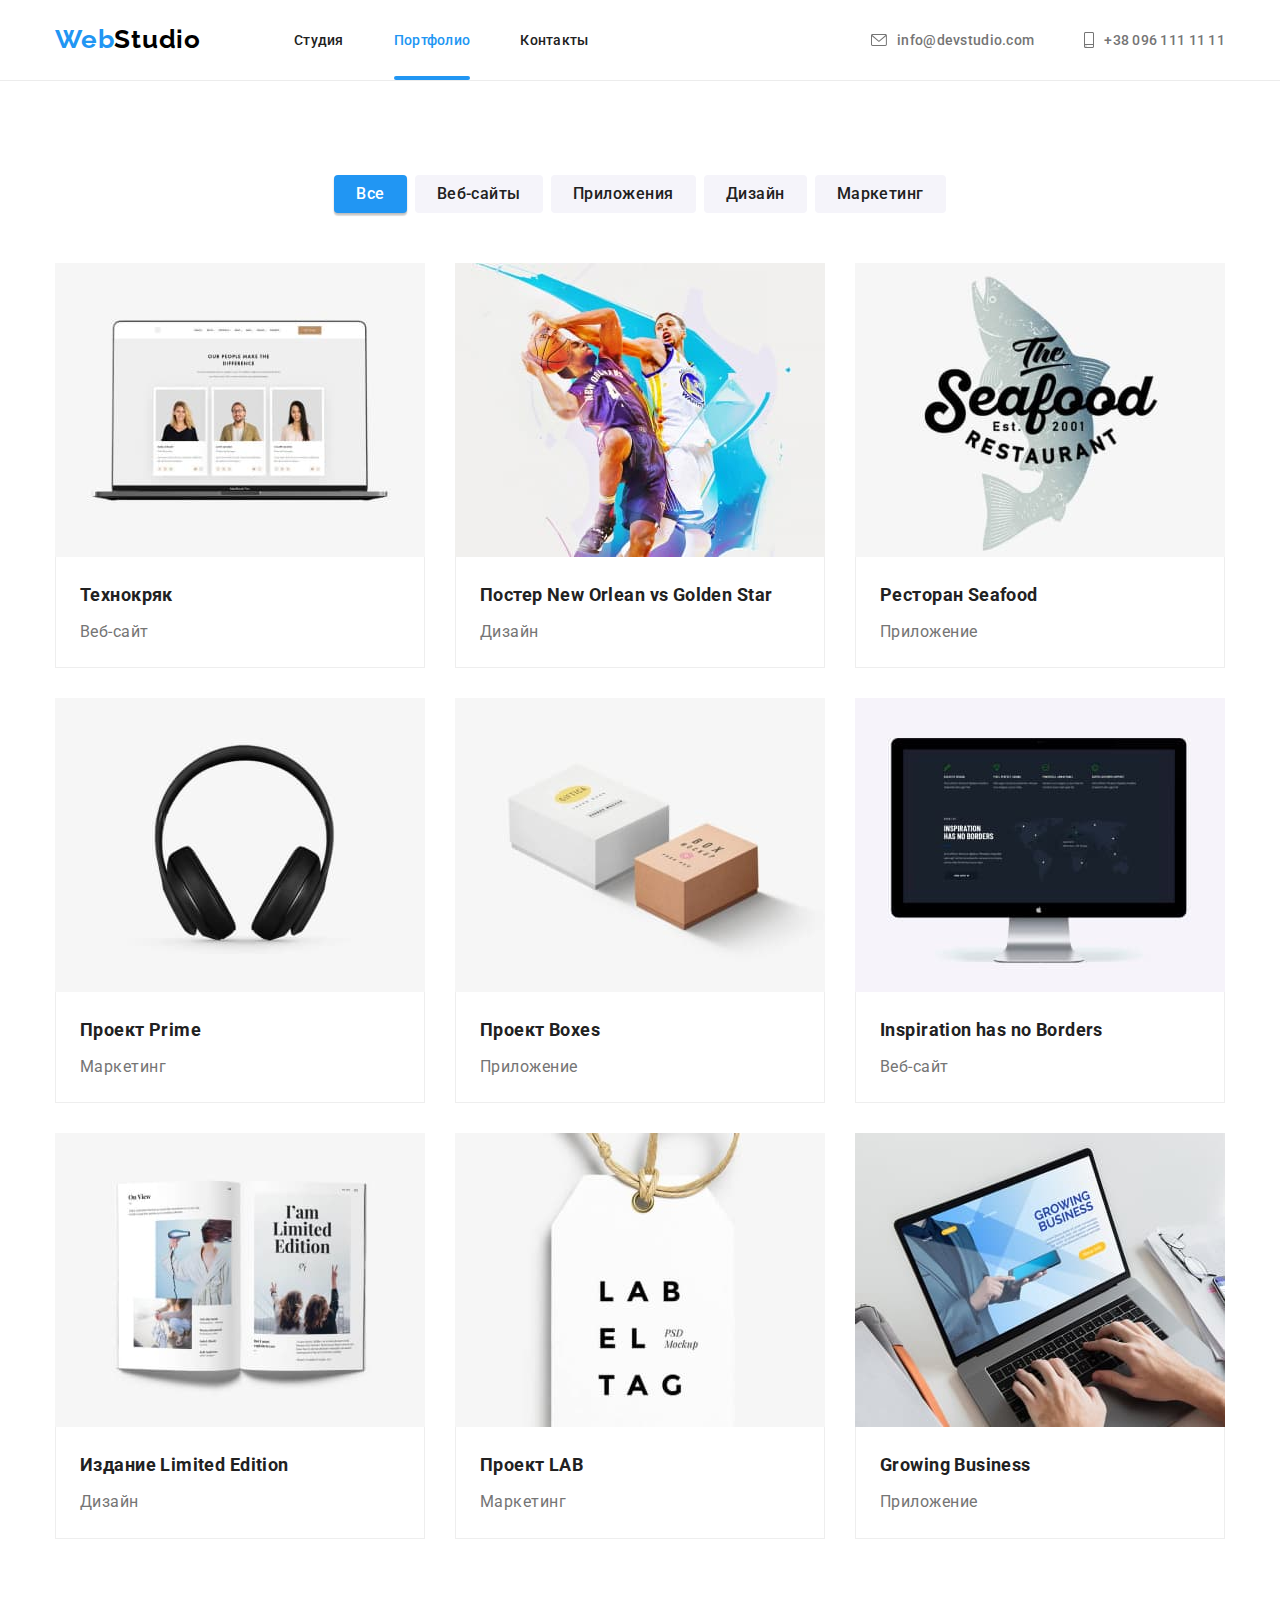
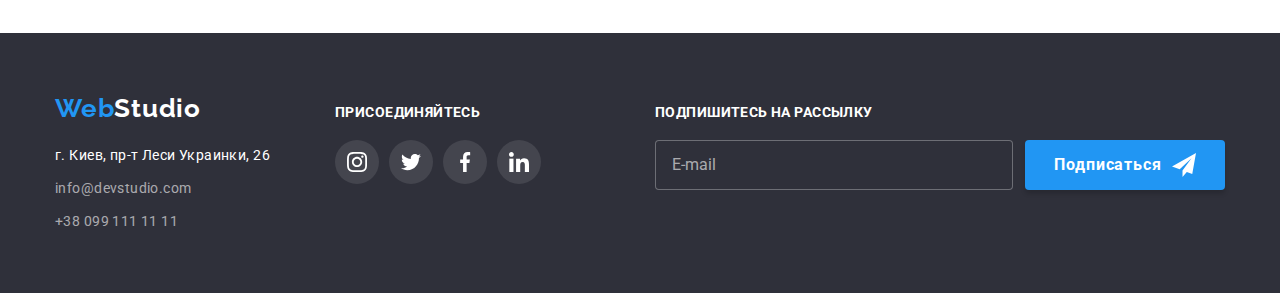
==== commit 6465672a: "SASS&BEM" ====
--- a/poftfolio.html
+++ b/poftfolio.html
@@ -347,7 +347,7 @@
             <label for="subscibe-email"></label>
             <input type="email" name="subscibe-email" id="subscibe-email" class="subscribe__input"
             placeholder="E-mail"/>
-            <button type="submit" class="button button_subscribe">
+            <button type="submit" class="button subscribe__button">
                 Подписаться
                 <svg class="subscribe__icon">
                   <use href="./images/logo/icons.svg#icon-subscribe-icon"></use>
--- a/css/main.min.css
+++ b/css/main.min.css
@@ -1 +1 @@
-/*! modern-normalize v1.1.0 | MIT License | https://github.com/sindresorhus/modern-normalize */*,::before,::after{box-sizing:border-box}html{line-height:1.15;-webkit-text-size-adjust:100%;-moz-tab-size:4;-o-tab-size:4;tab-size:4}body{margin:0;font-family:system-ui,-apple-system,"Segoe UI",Roboto,Helvetica,Arial,sans-serif,"Apple Color Emoji","Segoe UI Emoji"}hr{height:0;color:inherit}abbr[title]{-webkit-text-decoration:underline dotted;text-decoration:underline dotted}b,strong{font-weight:bolder}code,kbd,samp,pre{font-family:ui-monospace,SFMono-Regular,Consolas,"Liberation Mono",Menlo,monospace;font-size:1em}small{font-size:80%}sub,sup{font-size:75%;line-height:0;position:relative;vertical-align:baseline}sub{bottom:-0.25em}sup{top:-0.5em}table{text-indent:0;border-color:inherit}button,input,optgroup,select,textarea{font-family:inherit;font-size:100%;line-height:1.15;margin:0}button,select{text-transform:none}button,[type=button],[type=reset],[type=submit]{-webkit-appearance:button}::-moz-focus-inner{border-style:none;padding:0}:-moz-focusring{outline:1px dotted ButtonText}:-moz-ui-invalid{box-shadow:none}legend{padding:0}progress{vertical-align:baseline}::-webkit-inner-spin-button,::-webkit-outer-spin-button{height:auto}[type=search]{-webkit-appearance:textfield;outline-offset:-2px}::-webkit-search-decoration{-webkit-appearance:none}::-webkit-file-upload-button{-webkit-appearance:button;font:inherit}summary{display:list-item}:root{--accent-color: #2196f3;--hover-accent-color: #188ce8;--header-contact-color: #757575;--header-link-color: #212121;--plain-text: #757575;--header-color: #212121;--background-white: #ffffff;--contrast-background: #2f303a;--body-accent-background: #f5f4fa;--footer-contact-color: rgba(255, 255, 255, 0.6);--dark-color-for-light-theme-logo: #000000;--light-color-for-dark-theme-logo: #ffffff;--project-list-border: #eeeeee;--header-border: #ececec;--social-madia-logo-color: #afb1b8;--heroe-background: #c4c4c4;--heroe-overlay: rgba(47, 48, 58, 0.4);--project-overlay: rgba(33, 150, 243, 0.9);--modal-over-color: rgba(0, 0, 0, 0.2);--footer-social-background: rgba(255, 255, 255, 0.1);--footer-modal-border-color: rgba(255, 255, 255, 0.3);--about-gradient-color: rgba(47, 48, 58, 0.8);--time-func: cubic-bezier(0.4, 0, 0.2, 1);--form-input-border: rgba(33, 33, 33, 0.2);--placeholder-text-color: rgba(117, 117, 117, 0.5);--button-shadow-color: rgba(0, 0, 0, 0.15)}.visually-hidden{position:absolute;width:1px;height:1px;margin:-1px;border:0;padding:0;white-space:nowrap;-webkit-clip-path:inset(100%);clip-path:inset(100%);clip:rect(0 0 0 0);overflow:hidden}.is-hidden{opacity:0;pointer-events:none;visibility:hidden}.about__pic-overlay,.advantages__icon-section,.subscribe__button{display:flex;align-items:center;justify-content:center}h1,h2,h3,p,ul,li{list-style:none;padding:0px;margin:0px}a{text-decoration:none;color:inherit}img,svg{display:block;max-width:100%;height:auto}.body{font-family:"Roboto","Arial",sans-serif;background-color:var(--background-white);color:var(--plain-text);font-size:14px;letter-spacing:.03em}.container{width:1200px;padding-left:15px;padding-right:15px;margin-left:auto;margin-right:auto}.section{padding-top:94px;padding-bottom:94px;text-align:center}*:focus-visible{outline:1px solid var(--hover-accent-color)}.button{min-width:200px;min-height:50px;text-align:center;color:var(--light-color-for-dark-theme-logo);background-color:var(--accent-color);border:1px solid rgba(0,0,0,0);cursor:pointer;border-radius:4px;font-weight:700;font-size:16px;line-height:1.88;letter-spacing:.06em;box-shadow:0px 4px 4px var(--button-shadow-color);transition:box-shadow 250ms var(--time-func),background-color 250ms var(--time-func)}.button:hover,.button:focus{background-color:var(--hover-accent-color);box-shadow:0px 4px 4px var(--button-shadow-color)}.logo{text-decoration:none;font-family:"Raleway","Arial",sans-serif;font-weight:700;font-size:26px;line-height:1.2;letter-spacing:.03em;color:var(--dark-color-for-light-theme-logo)}.logo__highlight{color:var(--accent-color)}.logo--footer{color:var(--light-color-for-dark-theme-logo)}.header-menu{display:flex}.header-menu__position{margin-left:93px}.header-menu__item{margin-left:50px}.header-menu__item:first-child{margin-left:0px}.header-menu__link{display:block;text-decoration:none;padding-top:32px;padding-bottom:32px;color:var(--header-link-color);transition:color 250ms var(--time-func)}.header-menu__link:hover,.header-menu__link:focus,.header-menu__link:active,.header-menu__link_current{color:var(--hover-accent-color)}.header-menu__link--current{position:relative;color:var(--accent-color)}.header-menu__link--current::after{content:"";position:absolute;display:block;width:100%;height:4px;border-radius:2px;background-color:var(--accent-color);bottom:0px}.header-kontakt{display:flex;color:var(--header-contact-color);align-items:center}.header-kontakt__position{margin-left:auto}.header-kontakt__item:nth-child(2){margin-left:50px}.header-kontakt__logo{margin-right:10px;fill:currentColor}.header-kontakt__logo--mail{width:16px;height:12px}.header-kontakt__logo--phone{width:10px;height:16px}.header-kontakt__link{display:flex;align-items:center;color:var(--header-contact-color);text-decoration:none;padding-top:32px;padding-bottom:32px;transition:color 250ms var(--time-func)}.header-kontakt__link:hover,.header-kontakt__link:focus,.header-kontakt__link:active{color:var(--accent-color)}.section-title{font-size:36px;line-height:1.2;color:var(--header-color)}.section-title__position{margin-bottom:50px}.socials__list{display:inline-flex;margin-left:auto;margin-right:auto}.socials__link{display:flex;justify-content:center;align-items:center;border-radius:50px;height:44px;width:44px;transition:color 250ms var(--time-func),background-color 250ms var(--time-func)}.socials__link--team{color:var(--social-madia-logo-color)}.socials__logo{width:20px;height:20px;fill:currentColor}.socials__position{margin-top:16px}.socials__item:not(:first-child){margin-left:10px}.subscribe__form{margin-top:20px;display:inline-flex}.subscribe__input{height:50px;width:358px;padding:15px 16px;border:1px solid var(--footer-modal-border-color);border-radius:4px;background-color:var(--contrast-background);color:var(--light-color-for-dark-theme-logo);font-size:16px;line-height:1.25;transition:border 250ms var(--time-func)}.subscribe__input::-moz-placeholder{color:var(--footer-contact-color)}.subscribe__input:-ms-input-placeholder{color:var(--footer-contact-color)}.subscribe__input::placeholder{color:var(--footer-contact-color)}.subscribe__input:hover,.subscribe__input:focus{border:1px solid var(--light-color-for-dark-theme-logo)}.subscribe_position{margin-left:auto}.subscribe__title{font-weight:700;text-transform:uppercase;color:var(--light-color-for-dark-theme-logo)}.subscribe__icon{height:24px;width:24px;fill:currentColor;margin-left:10px}.subscribe__button{margin-left:12px}.modal{position:fixed;left:50%;top:50%;opacity:1;transform:translate(-50%, -50%);width:528px;max-height:581px;height:100%;padding:40px;background-color:var(--background-white);transition:opacity 250ms var(--time-func),visibility 250ms var(--time-func);box-shadow:0px 1px 3px rgba(0,0,0,.12),0px 1px 1px rgba(0,0,0,.14),0px 2px 1px rgba(0,0,0,.2);border-radius:4px}.modal__title{font-weight:700;font-size:20px;line-height:1.15;letter-spacing:.03em;color:var(--header-link-color);margin-bottom:12px}.modal__background-overlay{position:fixed;top:0;left:0;width:100%;height:100%;opacity:1;background-color:var(--modal-over-color);transition:opacity 250ms var(--time-func),visibility 250ms var(--time-func)}.modal__close-button{position:absolute;top:8px;right:8px;padding:0;display:flex;width:30px;height:30px;border:1px solid rgba(0,0,0,.1);border-radius:50%;background-color:var(--background-white);color:var(--dark-color-for-light-theme-logo);align-items:center;justify-content:center;transition:color 250ms var(--time-func)}.modal__close-button:hover,.modal__close-button:focus{color:var(--hover-accent-color)}.modal__close-button-icon{display:block;width:11px;height:11px;fill:currentColor}.request-form{text-align:center}.request-form__button{margin-top:30px;align-items:center}.licence{line-height:1.71}.licence__link{color:var(--accent-color);text-decoration:underline}.licence__link:hover{color:var(--hover-accent-color)}.licence__margin{margin-top:20px}.licence__checkbox{position:absolute;width:1px;height:1px;margin:-1px;border:0;padding:0;white-space:nowrap;-webkit-clip-path:inset(100%);clip-path:inset(100%);clip:rect(0 0 0 0);overflow:hidden}.licence__checkbox:checked+.licence__label .licence__check-icon{background-origin:border-box;background-image:url(../images/logo/icon-check.svg);background-position:center;background-size:cover;border:none}.licence__label{display:flex;align-items:center;justify-content:center}.licence__check-icon{margin-right:8px;border:2px solid var(--header-link-color);border-radius:3px;width:15px;height:15px}.licence__check-icon:hover{cursor:pointer}.input-section{text-align:start}.input-section--margin{margin-bottom:10px}.input-section__title{display:block;font-size:12px;line-height:1.12;letter-spacing:.01em;color:var(--header-contact-color);margin-bottom:4px}.input-section__input-area{display:block;width:100%;height:40px;border:1px solid var(--form-input-border);border-radius:4px;padding:12px 16px 12px 42px;color:var(--header-color);transition:border 250ms var(--time-func)}.input-section__input-area:focus{border:1px solid var(--hover-accent-color);outline:none}.input-section__input-area:focus+.input-section__icon{fill:var(--hover-accent-color)}.input-section__input-area::-moz-placeholder{font-size:14px;line-height:1.12;letter-spacing:.01em;color:var(--placeholder-text-color)}.input-section__input-area:-ms-input-placeholder{font-size:14px;line-height:1.12;letter-spacing:.01em;color:var(--placeholder-text-color)}.input-section__input-area::placeholder{font-size:14px;line-height:1.12;letter-spacing:.01em;color:var(--placeholder-text-color)}.input-section__input-block{position:relative;color:var(--header-link-color)}.input-section__icon{position:absolute;width:18px;height:18px;left:12px;top:50%;transform:translateY(-50%);fill:currentColor;transition:fill 250ms var(--time-func)}.input-section__textarea{padding-left:16px;resize:none;height:120px}.container__header{display:flex;align-items:center}.header{background-color:var(--background-white);text-decoration:none;font-weight:500;line-height:1.15;letter-spacing:.02em;border-bottom:1px solid var(--header-border)}.nav{display:flex;align-items:center}.heroe{position:relative;padding-top:200px;padding-bottom:200px;background-color:var(--heroe-background);box-shadow:0px 4px 4px rgba(0,0,0,.25)}.heroe__background{max-width:1600px;height:600px;margin-left:auto;margin-right:auto;background-image:linear-gradient(to right, var(--heroe-overlay), var(--heroe-overlay)),url(../images/main-page/hero-background.jpg);background-repeat:no-repeat;background-position:center;background-size:cover}.heroe__title{width:700px;margin-left:auto;margin-right:auto;color:var(--light-color-for-dark-theme-logo);font-weight:900;font-size:44px;line-height:1.3;text-transform:uppercase;letter-spacing:.06em}.heroe__button{margin-top:30px}.advantages{display:flex;text-align:left}.advantages__item{width:270px;margin-left:30px}.advantages__item:first-child{margin-left:0px}.advantages__icon{width:70px;height:70px}.advantages__icon-section{height:120px;border-radius:4px;background-color:var(--body-accent-background)}.advantages__title{margin-top:30px;font-size:14px;line-height:1.15;margin-bottom:10px;text-transform:uppercase;color:var(--header-color)}.advantages__text{line-height:1.7}.section--about{padding-top:0px}.about{display:flex;justify-content:space-between}.about__branch{position:relative}.about__pic{display:block;width:370px}.about__pic-overlay{position:absolute;bottom:0;width:100%;height:70px;background-image:linear-gradient(to right, var(--about-gradient-color), var(--about-gradient-color))}.about__text{text-align:center;text-transform:uppercase;font-weight:700;color:var(--light-color-for-dark-theme-logo)}.section_team{background-color:var(--body-accent-background)}.team{display:flex;justify-content:space-between}.team-member{background-color:var(--background-white);box-shadow:0px 1px 3px rgba(0,0,0,.12),0px 1px 1px rgba(0,0,0,.14),0px 2px 1px rgba(0,0,0,.2);padding-bottom:30px}.team-member__pic{display:block;max-width:100%;height:auto;width:270px}.team-member__name{font-weight:500;font-size:16px;line-height:1.2;padding-top:30px;color:var(--header-color)}.team-member__position{font-weight:400;font-size:16px;line-height:1.2;margin-top:10px}.socials__link--team:hover,.socials__link--team:focus{background-color:var(--accent-color);color:var(--background-white);outline:none}.section_clients{background-color:var(--background-white)}.clients{display:flex;justify-content:center;color:var(--social-madia-logo-color)}.clients__link{display:flex;width:170px;height:92px;padding:16px 32px;border:1px solid var(--social-madia-logo-color);border-radius:4px;transition:color 250ms var(--time-func),border-color 250ms var(--time-func)}.clients__link:hover,.clients__link:focus{color:var(--accent-color);border-color:var(--accent-color);outline:none}.clients__item{margin-left:30px}.clients__item:first-child{margin-left:0px}.clients__logo{max-width:100%;max-height:100%;fill:currentColor}.footer{background-color:var(--contrast-background);padding-top:60px;padding-bottom:60px}.footer__container{display:flex;align-items:baseline}.footer__kontakt{width:230px}.adress{font-style:normal;text-decoration:none;line-height:1.7;margin-top:20px}.adress__item:not(:first-child){margin-top:9px}.adress__call{color:var(--footer-contact-color);transition:color 250ms var(--time-func)}.adress__call:hover,.adress__call:focus,.adress__call:active{color:var(--accent-color)}.adress__phis{color:var(--light-color-for-dark-theme-logo)}.socials--footer{margin-left:50px}.socials__title--footer{font-weight:700;text-transform:uppercase;color:var(--light-color-for-dark-theme-logo)}.socials__list--footer{margin-top:20px}.socials__link--footer{background-color:var(--footer-social-background);color:var(--light-color-for-dark-theme-logo);transition:background-color 250ms var(--time-func)}.socials__link--footer:hover,.socials__link--footer:focus{background-color:var(--accent-color);outline:none}.socials__logo--footer{fill:currentcolor}.filter{display:flex;justify-content:center}.filter__item:not(:last-child){margin-right:8px}.filter__button{background-color:var(--body-accent-background);cursor:pointer;border:none;padding:6px 22px 6px 22px;border-width:2px;border-radius:4px;font-weight:500;font-size:16px;line-height:1.6;letter-spacing:.03em;color:var(--header-color);transition:color 250ms var(--time-func),background-color 250ms var(--time-func),box-shadow 250ms var(--time-func)}.filter__button--active{background-color:var(--accent-color);color:var(--light-color-for-dark-theme-logo);box-shadow:0px 3px 1px rgba(0,0,0,.1),0px 1px 2px rgba(0,0,0,.08),0px 2px 2px rgba(0,0,0,.12);border-radius:4px}.filter__button:hover,.filter__button:focus{background-color:var(--accent-color);color:var(--light-color-for-dark-theme-logo);box-shadow:0px 3px 1px rgba(0,0,0,.1),0px 1px 2px rgba(0,0,0,.08),0px 2px 2px rgba(0,0,0,.12)}.projects__margin{margin-top:50px}.projects__list{display:flex;flex-wrap:wrap}.card__margin{margin-right:30px;margin-bottom:30px;text-align:left}.card__margin:nth-child(3n){margin-right:0px}.card__margin:nth-last-child(-n+3){margin-bottom:0px}.card__link{display:block;transition:box-shadow 250ms var(--time-func)}.card__link:hover,.card__link:focus{box-shadow:0px 1px 1px rgba(0,0,0,.12),0px 4px 4px rgba(0,0,0,.06),1px 4px 6px rgba(0,0,0,.16);cursor:pointer}.card__link:hover .card__overlay{transform:translatey(0)}.card__type{margin-top:4px;font-size:16px;line-height:1.9;letter-spacing:.03em}.card__over-container{position:relative;overflow:hidden;display:block}.card__overlay{padding:63px 24px;position:absolute;top:0;width:100%;height:100%;transform:translatey(101%);font-size:18px;line-height:1.56;color:var(--light-color-for-dark-theme-logo);background-color:var(--project-overlay);overflow:hidden;transition:transform 250ms var(--time-func),opacity 250ms var(--time-func)}.card__title{font-size:18px;line-height:2;color:var(--header-color)}.card__borders{padding:20px 24px 20px 24px;border-left:1px solid var(--project-list-border);border-right:1px solid var(--project-list-border);border-bottom:1px solid var(--project-list-border)}/*# sourceMappingURL=main.min.css.map */+/*! modern-normalize v1.1.0 | MIT License | https://github.com/sindresorhus/modern-normalize */*,::before,::after{-webkit-box-sizing:border-box;box-sizing:border-box}html{line-height:1.15;-webkit-text-size-adjust:100%;-moz-tab-size:4;-o-tab-size:4;tab-size:4}body{margin:0;font-family:system-ui,-apple-system,"Segoe UI",Roboto,Helvetica,Arial,sans-serif,"Apple Color Emoji","Segoe UI Emoji"}hr{height:0;color:inherit}abbr[title]{-webkit-text-decoration:underline dotted;text-decoration:underline dotted}b,strong{font-weight:bolder}code,kbd,samp,pre{font-family:ui-monospace,SFMono-Regular,Consolas,"Liberation Mono",Menlo,monospace;font-size:1em}small{font-size:80%}sub,sup{font-size:75%;line-height:0;position:relative;vertical-align:baseline}sub{bottom:-0.25em}sup{top:-0.5em}table{text-indent:0;border-color:inherit}button,input,optgroup,select,textarea{font-family:inherit;font-size:100%;line-height:1.15;margin:0}button,select{text-transform:none}button,[type=button],[type=reset],[type=submit]{-webkit-appearance:button}::-moz-focus-inner{border-style:none;padding:0}:-moz-focusring{outline:1px dotted ButtonText}:-moz-ui-invalid{box-shadow:none}legend{padding:0}progress{vertical-align:baseline}::-webkit-inner-spin-button,::-webkit-outer-spin-button{height:auto}[type=search]{-webkit-appearance:textfield;outline-offset:-2px}::-webkit-search-decoration{-webkit-appearance:none}::-webkit-file-upload-button{-webkit-appearance:button;font:inherit}summary{display:list-item}:root{--accent-color: #2196f3;--hover-accent-color: #188ce8;--header-contact-color: #757575;--header-link-color: #212121;--plain-text: #757575;--header-color: #212121;--background-white: #ffffff;--contrast-background: #2f303a;--body-accent-background: #f5f4fa;--footer-contact-color: rgba(255, 255, 255, 0.6);--dark-color-for-light-theme-logo: #000000;--light-color-for-dark-theme-logo: #ffffff;--project-list-border: #eeeeee;--header-border: #ececec;--social-madia-logo-color: #afb1b8;--heroe-background: #c4c4c4;--heroe-overlay: rgba(47, 48, 58, 0.4);--project-overlay: rgba(33, 150, 243, 0.9);--modal-over-color: rgba(0, 0, 0, 0.2);--footer-social-background: rgba(255, 255, 255, 0.1);--footer-modal-border-color: rgba(255, 255, 255, 0.3);--about-gradient-color: rgba(47, 48, 58, 0.8);--time-func: cubic-bezier(0.4, 0, 0.2, 1);--form-input-border: rgba(33, 33, 33, 0.2);--placeholder-text-color: rgba(117, 117, 117, 0.5);--button-shadow-color: rgba(0, 0, 0, 0.15)}.visually-hidden{position:absolute;width:1px;height:1px;margin:-1px;border:0;padding:0;white-space:nowrap;-webkit-clip-path:inset(100%);clip-path:inset(100%);clip:rect(0 0 0 0);overflow:hidden}.is-hidden{opacity:0;pointer-events:none;visibility:hidden}.about__pic-overlay,.advantages__icon-section,.subscribe__button{display:-webkit-box;display:-ms-flexbox;display:flex;-webkit-box-align:center;-ms-flex-align:center;align-items:center;-webkit-box-pack:center;-ms-flex-pack:center;justify-content:center}h1,h2,h3,p,ul,li{list-style:none;padding:0px;margin:0px}a{text-decoration:none;color:inherit}img,svg{display:block;max-width:100%;height:auto}.body{font-family:"Roboto","Arial",sans-serif;background-color:var(--background-white);color:var(--plain-text);font-size:14px;letter-spacing:.03em}.container{width:1200px;padding-left:15px;padding-right:15px;margin-left:auto;margin-right:auto}.section{padding-top:94px;padding-bottom:94px;text-align:center}*:focus-visible{outline:1px solid var(--hover-accent-color)}.button{min-width:200px;min-height:50px;text-align:center;color:var(--light-color-for-dark-theme-logo);background-color:var(--accent-color);border:1px solid rgba(0,0,0,0);cursor:pointer;border-radius:4px;font-weight:700;font-size:16px;line-height:1.88;letter-spacing:.06em;-webkit-box-shadow:0px 4px 4px var(--button-shadow-color);box-shadow:0px 4px 4px var(--button-shadow-color);-webkit-transition:background-color 250ms var(--time-func),-webkit-box-shadow 250ms var(--time-func);transition:background-color 250ms var(--time-func),-webkit-box-shadow 250ms var(--time-func);transition:box-shadow 250ms var(--time-func),background-color 250ms var(--time-func);transition:box-shadow 250ms var(--time-func),background-color 250ms var(--time-func),-webkit-box-shadow 250ms var(--time-func)}.button:hover,.button:focus{background-color:var(--hover-accent-color);-webkit-box-shadow:0px 4px 4px var(--button-shadow-color);box-shadow:0px 4px 4px var(--button-shadow-color)}.logo{text-decoration:none;font-family:"Raleway","Arial",sans-serif;font-weight:700;font-size:26px;line-height:1.2;letter-spacing:.03em;color:var(--dark-color-for-light-theme-logo)}.logo__highlight{color:var(--accent-color)}.logo--footer{color:var(--light-color-for-dark-theme-logo)}.header-menu{display:-webkit-box;display:-ms-flexbox;display:flex}.header-menu__position{margin-left:93px}.header-menu__item{margin-left:50px}.header-menu__item:first-child{margin-left:0px}.header-menu__link{display:block;text-decoration:none;padding-top:32px;padding-bottom:32px;color:var(--header-link-color);-webkit-transition:color 250ms var(--time-func);transition:color 250ms var(--time-func)}.header-menu__link:hover,.header-menu__link:focus,.header-menu__link:active,.header-menu__link_current{color:var(--hover-accent-color)}.header-menu__link--current{position:relative;color:var(--accent-color)}.header-menu__link--current::after{content:"";position:absolute;display:block;width:100%;height:4px;border-radius:2px;background-color:var(--accent-color);bottom:0px}.header-kontakt{display:-webkit-box;display:-ms-flexbox;display:flex;color:var(--header-contact-color);-webkit-box-align:center;-ms-flex-align:center;align-items:center}.header-kontakt__position{margin-left:auto}.header-kontakt__item:nth-child(2){margin-left:50px}.header-kontakt__logo{margin-right:10px;fill:currentColor}.header-kontakt__logo--mail{width:16px;height:12px}.header-kontakt__logo--phone{width:10px;height:16px}.header-kontakt__link{display:-webkit-box;display:-ms-flexbox;display:flex;-webkit-box-align:center;-ms-flex-align:center;align-items:center;color:var(--header-contact-color);text-decoration:none;padding-top:32px;padding-bottom:32px;-webkit-transition:color 250ms var(--time-func);transition:color 250ms var(--time-func)}.header-kontakt__link:hover,.header-kontakt__link:focus,.header-kontakt__link:active{color:var(--accent-color)}.section-title{font-size:36px;line-height:1.2;color:var(--header-color)}.section-title__position{margin-bottom:50px}.socials__list{display:-webkit-inline-box;display:-ms-inline-flexbox;display:inline-flex;margin-left:auto;margin-right:auto}.socials__link{display:-webkit-box;display:-ms-flexbox;display:flex;-webkit-box-pack:center;-ms-flex-pack:center;justify-content:center;-webkit-box-align:center;-ms-flex-align:center;align-items:center;border-radius:50px;height:44px;width:44px;-webkit-transition:color 250ms var(--time-func),background-color 250ms var(--time-func);transition:color 250ms var(--time-func),background-color 250ms var(--time-func)}.socials__link--team{color:var(--social-madia-logo-color)}.socials__logo{width:20px;height:20px;fill:currentColor}.socials__position{margin-top:16px}.socials__item:not(:first-child){margin-left:10px}.subscribe__form{margin-top:20px;display:-webkit-inline-box;display:-ms-inline-flexbox;display:inline-flex}.subscribe__input{height:50px;width:358px;padding:15px 16px;border:1px solid var(--footer-modal-border-color);border-radius:4px;background-color:var(--contrast-background);color:var(--light-color-for-dark-theme-logo);font-size:16px;line-height:1.25;-webkit-transition:border 250ms var(--time-func);transition:border 250ms var(--time-func)}.subscribe__input::-webkit-input-placeholder{color:var(--footer-contact-color)}.subscribe__input::-moz-placeholder{color:var(--footer-contact-color)}.subscribe__input:-ms-input-placeholder{color:var(--footer-contact-color)}.subscribe__input::-ms-input-placeholder{color:var(--footer-contact-color)}.subscribe__input::placeholder{color:var(--footer-contact-color)}.subscribe__input:hover,.subscribe__input:focus{border:1px solid var(--light-color-for-dark-theme-logo)}.subscribe_position{margin-left:auto}.subscribe__title{font-weight:700;text-transform:uppercase;color:var(--light-color-for-dark-theme-logo)}.subscribe__icon{height:24px;width:24px;fill:currentColor;margin-left:10px}.subscribe__button{margin-left:12px}.modal{position:fixed;left:50%;top:50%;opacity:1;-webkit-transform:translate(-50%, -50%);transform:translate(-50%, -50%);width:528px;max-height:581px;height:100%;padding:40px;background-color:var(--background-white);-webkit-transition:opacity 250ms var(--time-func),visibility 250ms var(--time-func);transition:opacity 250ms var(--time-func),visibility 250ms var(--time-func);-webkit-box-shadow:0px 1px 3px rgba(0,0,0,.12),0px 1px 1px rgba(0,0,0,.14),0px 2px 1px rgba(0,0,0,.2);box-shadow:0px 1px 3px rgba(0,0,0,.12),0px 1px 1px rgba(0,0,0,.14),0px 2px 1px rgba(0,0,0,.2);border-radius:4px}.modal__title{font-weight:700;font-size:20px;line-height:1.15;letter-spacing:.03em;color:var(--header-link-color);margin-bottom:12px}.modal__background-overlay{position:fixed;top:0;left:0;width:100%;height:100%;opacity:1;background-color:var(--modal-over-color);-webkit-transition:opacity 250ms var(--time-func),visibility 250ms var(--time-func);transition:opacity 250ms var(--time-func),visibility 250ms var(--time-func)}.modal__close-button{position:absolute;top:8px;right:8px;padding:0;display:-webkit-box;display:-ms-flexbox;display:flex;width:30px;height:30px;border:1px solid rgba(0,0,0,.1);border-radius:50%;background-color:var(--background-white);color:var(--dark-color-for-light-theme-logo);-webkit-box-align:center;-ms-flex-align:center;align-items:center;-webkit-box-pack:center;-ms-flex-pack:center;justify-content:center;-webkit-transition:color 250ms var(--time-func);transition:color 250ms var(--time-func)}.modal__close-button:hover,.modal__close-button:focus{color:var(--hover-accent-color)}.modal__close-button-icon{display:block;width:11px;height:11px;fill:currentColor}.request-form{text-align:center}.request-form__button{margin-top:30px;-webkit-box-align:center;-ms-flex-align:center;align-items:center}.licence{line-height:1.71}.licence__link{color:var(--accent-color);text-decoration:underline}.licence__link:hover{color:var(--hover-accent-color)}.licence__margin{margin-top:20px}.licence__checkbox{position:absolute;width:1px;height:1px;margin:-1px;border:0;padding:0;white-space:nowrap;-webkit-clip-path:inset(100%);clip-path:inset(100%);clip:rect(0 0 0 0);overflow:hidden}.licence__checkbox:checked+.licence__label .licence__check-icon{background-origin:border-box;background-image:url(../images/logo/icon-check.svg);background-position:center;background-size:cover;border:none}.licence__label{display:-webkit-box;display:-ms-flexbox;display:flex;-webkit-box-align:center;-ms-flex-align:center;align-items:center;-webkit-box-pack:center;-ms-flex-pack:center;justify-content:center}.licence__check-icon{margin-right:8px;border:2px solid var(--header-link-color);border-radius:3px;width:15px;height:15px}.licence__check-icon:hover{cursor:pointer}.input-section{text-align:start}.input-section--margin{margin-bottom:10px}.input-section__title{display:block;font-size:12px;line-height:1.12;letter-spacing:.01em;color:var(--header-contact-color);margin-bottom:4px}.input-section__input-area{display:block;width:100%;height:40px;border:1px solid var(--form-input-border);border-radius:4px;padding:12px 16px 12px 42px;color:var(--header-color);-webkit-transition:border 250ms var(--time-func);transition:border 250ms var(--time-func)}.input-section__input-area:focus{border:1px solid var(--hover-accent-color);outline:none}.input-section__input-area:focus+.input-section__icon{fill:var(--hover-accent-color)}.input-section__input-area::-webkit-input-placeholder{font-size:14px;line-height:1.12;letter-spacing:.01em;color:var(--placeholder-text-color)}.input-section__input-area::-moz-placeholder{font-size:14px;line-height:1.12;letter-spacing:.01em;color:var(--placeholder-text-color)}.input-section__input-area:-ms-input-placeholder{font-size:14px;line-height:1.12;letter-spacing:.01em;color:var(--placeholder-text-color)}.input-section__input-area::-ms-input-placeholder{font-size:14px;line-height:1.12;letter-spacing:.01em;color:var(--placeholder-text-color)}.input-section__input-area::placeholder{font-size:14px;line-height:1.12;letter-spacing:.01em;color:var(--placeholder-text-color)}.input-section__input-block{position:relative;color:var(--header-link-color)}.input-section__icon{position:absolute;width:18px;height:18px;left:12px;top:50%;-webkit-transform:translateY(-50%);transform:translateY(-50%);fill:currentColor;-webkit-transition:fill 250ms var(--time-func);transition:fill 250ms var(--time-func)}.input-section__textarea{padding-left:16px;resize:none;height:120px}.container__header{display:-webkit-box;display:-ms-flexbox;display:flex;-webkit-box-align:center;-ms-flex-align:center;align-items:center}.header{background-color:var(--background-white);text-decoration:none;font-weight:500;line-height:1.15;letter-spacing:.02em;border-bottom:1px solid var(--header-border)}.nav{display:-webkit-box;display:-ms-flexbox;display:flex;-webkit-box-align:center;-ms-flex-align:center;align-items:center}.heroe{position:relative;padding-top:200px;padding-bottom:200px;background-color:var(--heroe-background);-webkit-box-shadow:0px 4px 4px rgba(0,0,0,.25);box-shadow:0px 4px 4px rgba(0,0,0,.25)}.heroe__background{max-width:1600px;height:600px;margin-left:auto;margin-right:auto;background-image:-webkit-gradient(linear, left top, right top, from(var(--heroe-overlay)), to(var(--heroe-overlay))),url(../images/main-page/hero-background.jpg);background-image:linear-gradient(to right, var(--heroe-overlay), var(--heroe-overlay)),url(../images/main-page/hero-background.jpg);background-repeat:no-repeat;background-position:center;background-size:cover}.heroe__title{width:700px;margin-left:auto;margin-right:auto;color:var(--light-color-for-dark-theme-logo);font-weight:900;font-size:44px;line-height:1.3;text-transform:uppercase;letter-spacing:.06em}.heroe__button{margin-top:30px}.advantages{display:-webkit-box;display:-ms-flexbox;display:flex;text-align:left}.advantages__item{width:270px;margin-left:30px}.advantages__item:first-child{margin-left:0px}.advantages__icon{width:70px;height:70px}.advantages__icon-section{height:120px;border-radius:4px;background-color:var(--body-accent-background)}.advantages__title{margin-top:30px;font-size:14px;line-height:1.15;margin-bottom:10px;text-transform:uppercase;color:var(--header-color)}.advantages__text{line-height:1.7}.section--about{padding-top:0px}.about{display:-webkit-box;display:-ms-flexbox;display:flex;-webkit-box-pack:justify;-ms-flex-pack:justify;justify-content:space-between}.about__branch{position:relative}.about__pic{display:block;width:370px}.about__pic-overlay{position:absolute;bottom:0;width:100%;height:70px;background-image:-webkit-gradient(linear, left top, right top, from(var(--about-gradient-color)), to(var(--about-gradient-color)));background-image:linear-gradient(to right, var(--about-gradient-color), var(--about-gradient-color))}.about__text{text-align:center;text-transform:uppercase;font-weight:700;color:var(--light-color-for-dark-theme-logo)}.section_team{background-color:var(--body-accent-background)}.team{display:-webkit-box;display:-ms-flexbox;display:flex;-webkit-box-pack:justify;-ms-flex-pack:justify;justify-content:space-between}.team-member{background-color:var(--background-white);-webkit-box-shadow:0px 1px 3px rgba(0,0,0,.12),0px 1px 1px rgba(0,0,0,.14),0px 2px 1px rgba(0,0,0,.2);box-shadow:0px 1px 3px rgba(0,0,0,.12),0px 1px 1px rgba(0,0,0,.14),0px 2px 1px rgba(0,0,0,.2);padding-bottom:30px}.team-member__pic{display:block;max-width:100%;height:auto;width:270px}.team-member__name{font-weight:500;font-size:16px;line-height:1.2;padding-top:30px;color:var(--header-color)}.team-member__position{font-weight:400;font-size:16px;line-height:1.2;margin-top:10px}.socials__link--team:hover,.socials__link--team:focus{background-color:var(--accent-color);color:var(--background-white);outline:none}.section_clients{background-color:var(--background-white)}.clients{display:-webkit-box;display:-ms-flexbox;display:flex;-webkit-box-pack:center;-ms-flex-pack:center;justify-content:center;color:var(--social-madia-logo-color)}.clients__link{display:-webkit-box;display:-ms-flexbox;display:flex;width:170px;height:92px;padding:16px 32px;border:1px solid var(--social-madia-logo-color);border-radius:4px;-webkit-transition:color 250ms var(--time-func),border-color 250ms var(--time-func);transition:color 250ms var(--time-func),border-color 250ms var(--time-func)}.clients__link:hover,.clients__link:focus{color:var(--accent-color);border-color:var(--accent-color);outline:none}.clients__item{margin-left:30px}.clients__item:first-child{margin-left:0px}.clients__logo{max-width:100%;max-height:100%;fill:currentColor}.footer{background-color:var(--contrast-background);padding-top:60px;padding-bottom:60px}.footer__container{display:-webkit-box;display:-ms-flexbox;display:flex;-webkit-box-align:baseline;-ms-flex-align:baseline;align-items:baseline}.footer__kontakt{width:230px}.adress{font-style:normal;text-decoration:none;line-height:1.7;margin-top:20px}.adress__item:not(:first-child){margin-top:9px}.adress__call{color:var(--footer-contact-color);-webkit-transition:color 250ms var(--time-func);transition:color 250ms var(--time-func)}.adress__call:hover,.adress__call:focus,.adress__call:active{color:var(--accent-color)}.adress__phis{color:var(--light-color-for-dark-theme-logo)}.socials--footer{margin-left:50px}.socials__title--footer{font-weight:700;text-transform:uppercase;color:var(--light-color-for-dark-theme-logo)}.socials__list--footer{margin-top:20px}.socials__link--footer{background-color:var(--footer-social-background);color:var(--light-color-for-dark-theme-logo);-webkit-transition:background-color 250ms var(--time-func);transition:background-color 250ms var(--time-func)}.socials__link--footer:hover,.socials__link--footer:focus{background-color:var(--accent-color);outline:none}.socials__logo--footer{fill:currentcolor}.filter{display:-webkit-box;display:-ms-flexbox;display:flex;-webkit-box-pack:center;-ms-flex-pack:center;justify-content:center}.filter__item:not(:last-child){margin-right:8px}.filter__button{background-color:var(--body-accent-background);cursor:pointer;border:none;padding:6px 22px 6px 22px;border-width:2px;border-radius:4px;font-weight:500;font-size:16px;line-height:1.6;letter-spacing:.03em;color:var(--header-color);-webkit-transition:color 250ms var(--time-func),background-color 250ms var(--time-func),-webkit-box-shadow 250ms var(--time-func);transition:color 250ms var(--time-func),background-color 250ms var(--time-func),-webkit-box-shadow 250ms var(--time-func);transition:color 250ms var(--time-func),background-color 250ms var(--time-func),box-shadow 250ms var(--time-func);transition:color 250ms var(--time-func),background-color 250ms var(--time-func),box-shadow 250ms var(--time-func),-webkit-box-shadow 250ms var(--time-func)}.filter__button--active{background-color:var(--accent-color);color:var(--light-color-for-dark-theme-logo);-webkit-box-shadow:0px 3px 1px rgba(0,0,0,.1),0px 1px 2px rgba(0,0,0,.08),0px 2px 2px rgba(0,0,0,.12);box-shadow:0px 3px 1px rgba(0,0,0,.1),0px 1px 2px rgba(0,0,0,.08),0px 2px 2px rgba(0,0,0,.12);border-radius:4px}.filter__button:hover,.filter__button:focus{background-color:var(--accent-color);color:var(--light-color-for-dark-theme-logo);-webkit-box-shadow:0px 3px 1px rgba(0,0,0,.1),0px 1px 2px rgba(0,0,0,.08),0px 2px 2px rgba(0,0,0,.12);box-shadow:0px 3px 1px rgba(0,0,0,.1),0px 1px 2px rgba(0,0,0,.08),0px 2px 2px rgba(0,0,0,.12)}.projects__margin{margin-top:50px}.projects__list{display:-webkit-box;display:-ms-flexbox;display:flex;-ms-flex-wrap:wrap;flex-wrap:wrap}.card__margin{margin-right:30px;margin-bottom:30px;text-align:left}.card__margin:nth-child(3n){margin-right:0px}.card__margin:nth-last-child(-n+3){margin-bottom:0px}.card__link{display:block;-webkit-transition:-webkit-box-shadow 250ms var(--time-func);transition:-webkit-box-shadow 250ms var(--time-func);transition:box-shadow 250ms var(--time-func);transition:box-shadow 250ms var(--time-func), -webkit-box-shadow 250ms var(--time-func)}.card__link:hover,.card__link:focus{-webkit-box-shadow:0px 1px 1px rgba(0,0,0,.12),0px 4px 4px rgba(0,0,0,.06),1px 4px 6px rgba(0,0,0,.16);box-shadow:0px 1px 1px rgba(0,0,0,.12),0px 4px 4px rgba(0,0,0,.06),1px 4px 6px rgba(0,0,0,.16);cursor:pointer}.card__link:hover .card__overlay{-webkit-transform:translatey(0);transform:translatey(0)}.card__type{margin-top:4px;font-size:16px;line-height:1.9;letter-spacing:.03em}.card__over-container{position:relative;overflow:hidden;display:block}.card__overlay{padding:63px 24px;position:absolute;top:0;width:100%;height:100%;-webkit-transform:translatey(101%);transform:translatey(101%);font-size:18px;line-height:1.56;color:var(--light-color-for-dark-theme-logo);background-color:var(--project-overlay);overflow:hidden;-webkit-transition:opacity 250ms var(--time-func),-webkit-transform 250ms var(--time-func);transition:opacity 250ms var(--time-func),-webkit-transform 250ms var(--time-func);transition:transform 250ms var(--time-func),opacity 250ms var(--time-func);transition:transform 250ms var(--time-func),opacity 250ms var(--time-func),-webkit-transform 250ms var(--time-func)}.card__title{font-size:18px;line-height:2;color:var(--header-color)}.card__borders{padding:20px 24px 20px 24px;border-left:1px solid var(--project-list-border);border-right:1px solid var(--project-list-border);border-bottom:1px solid var(--project-list-border)}/*# sourceMappingURL=main.min.css.map */